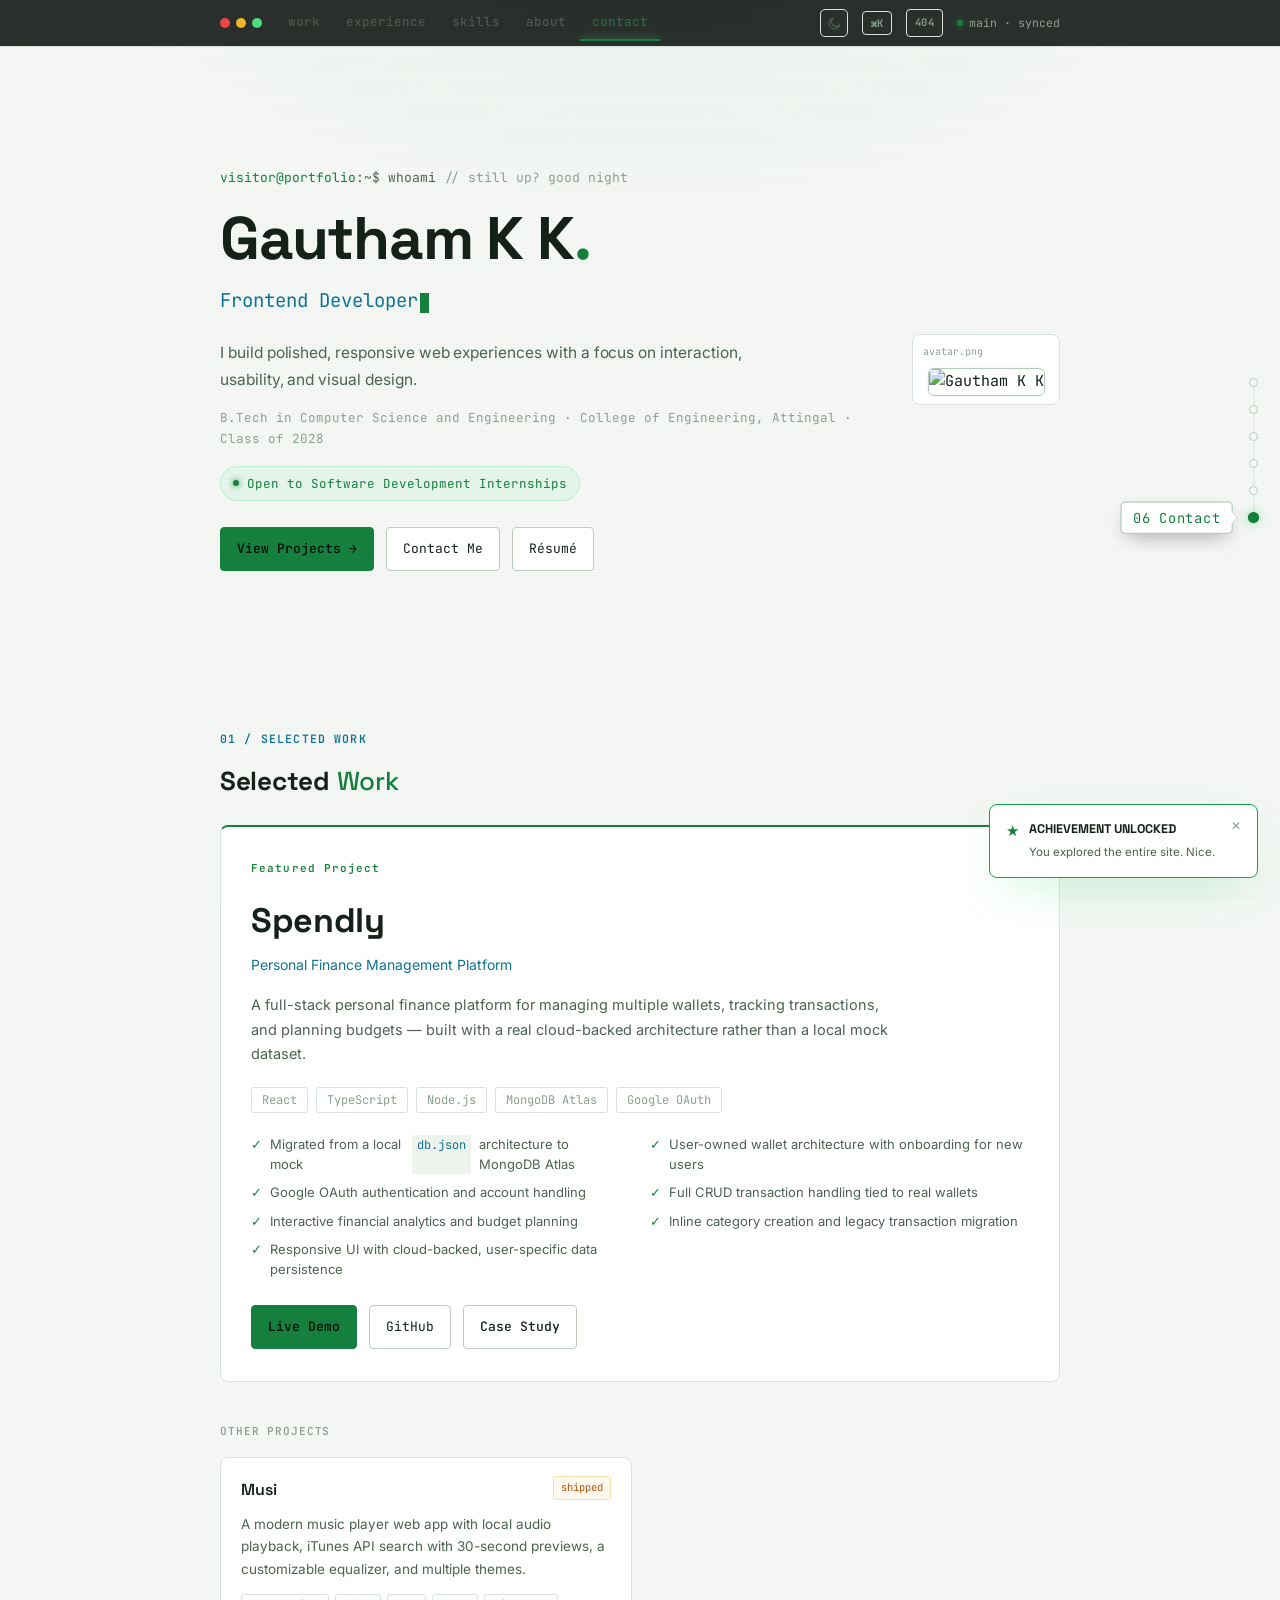
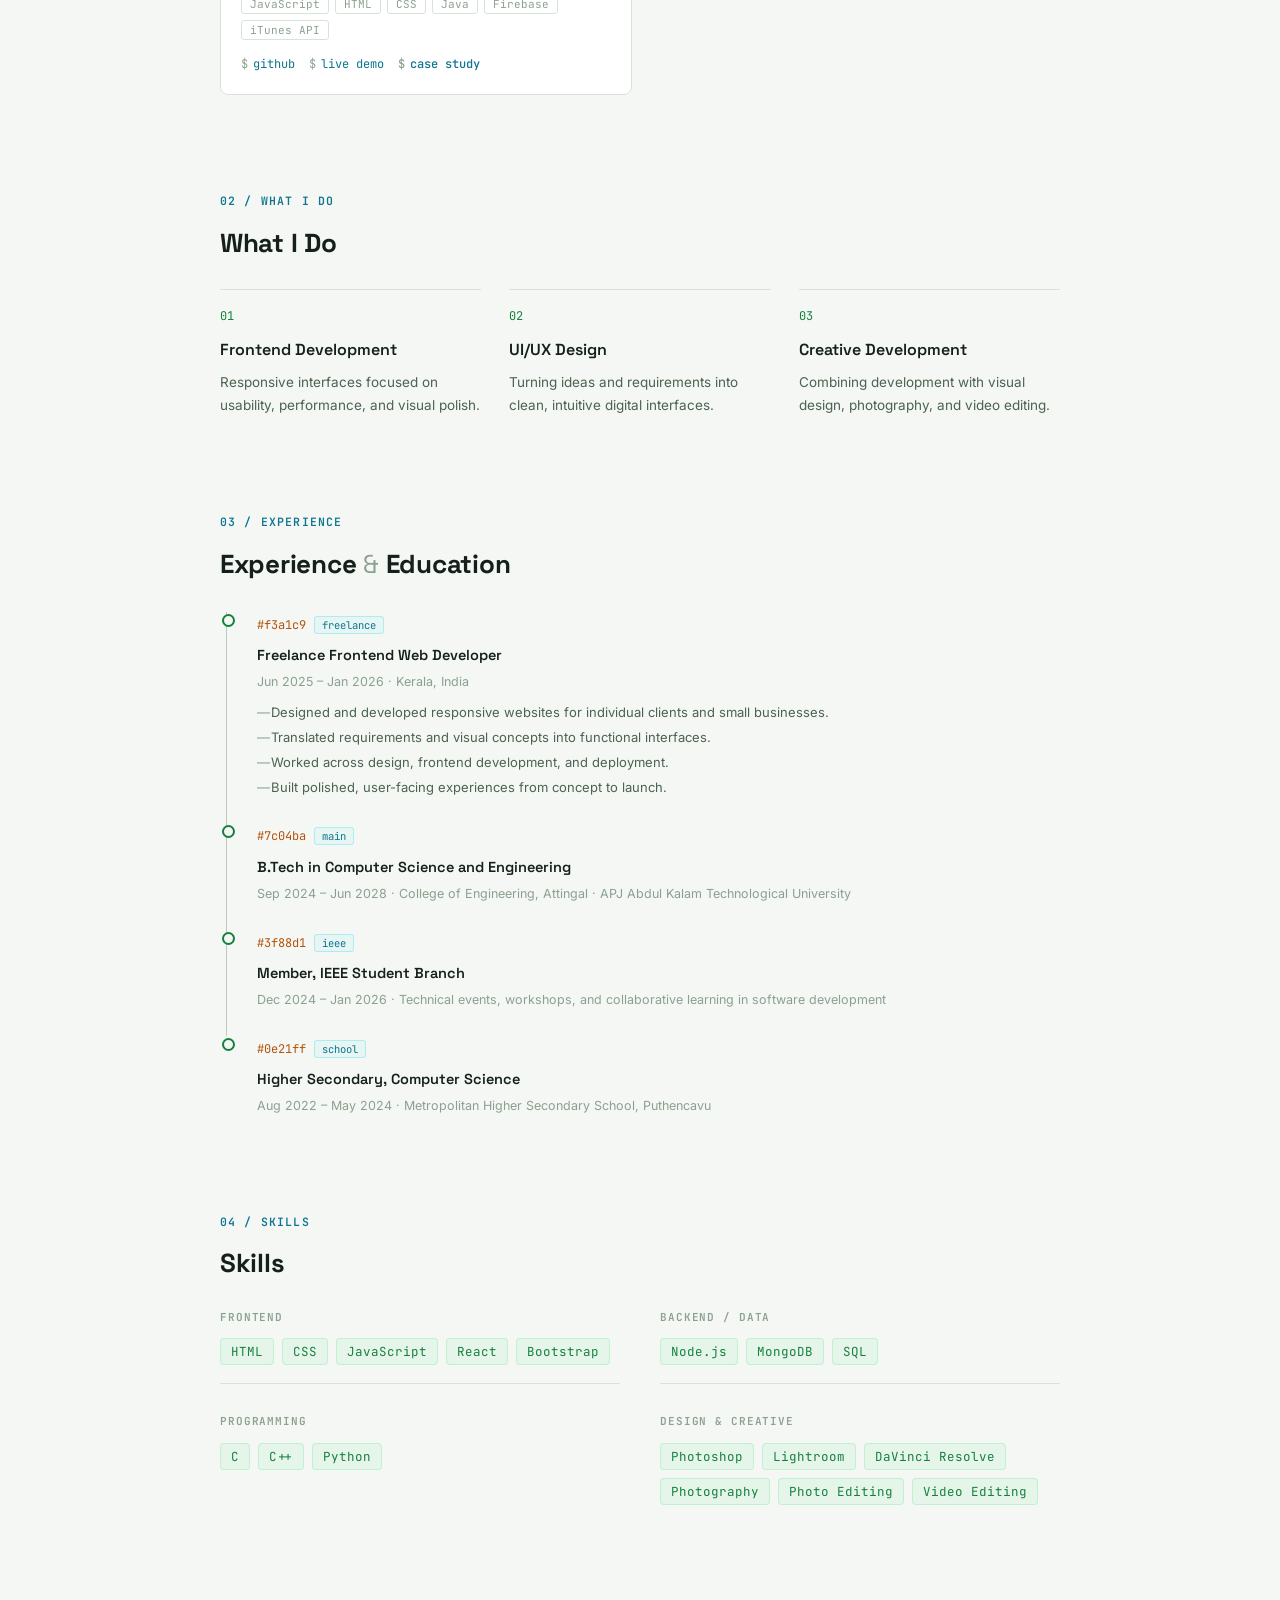
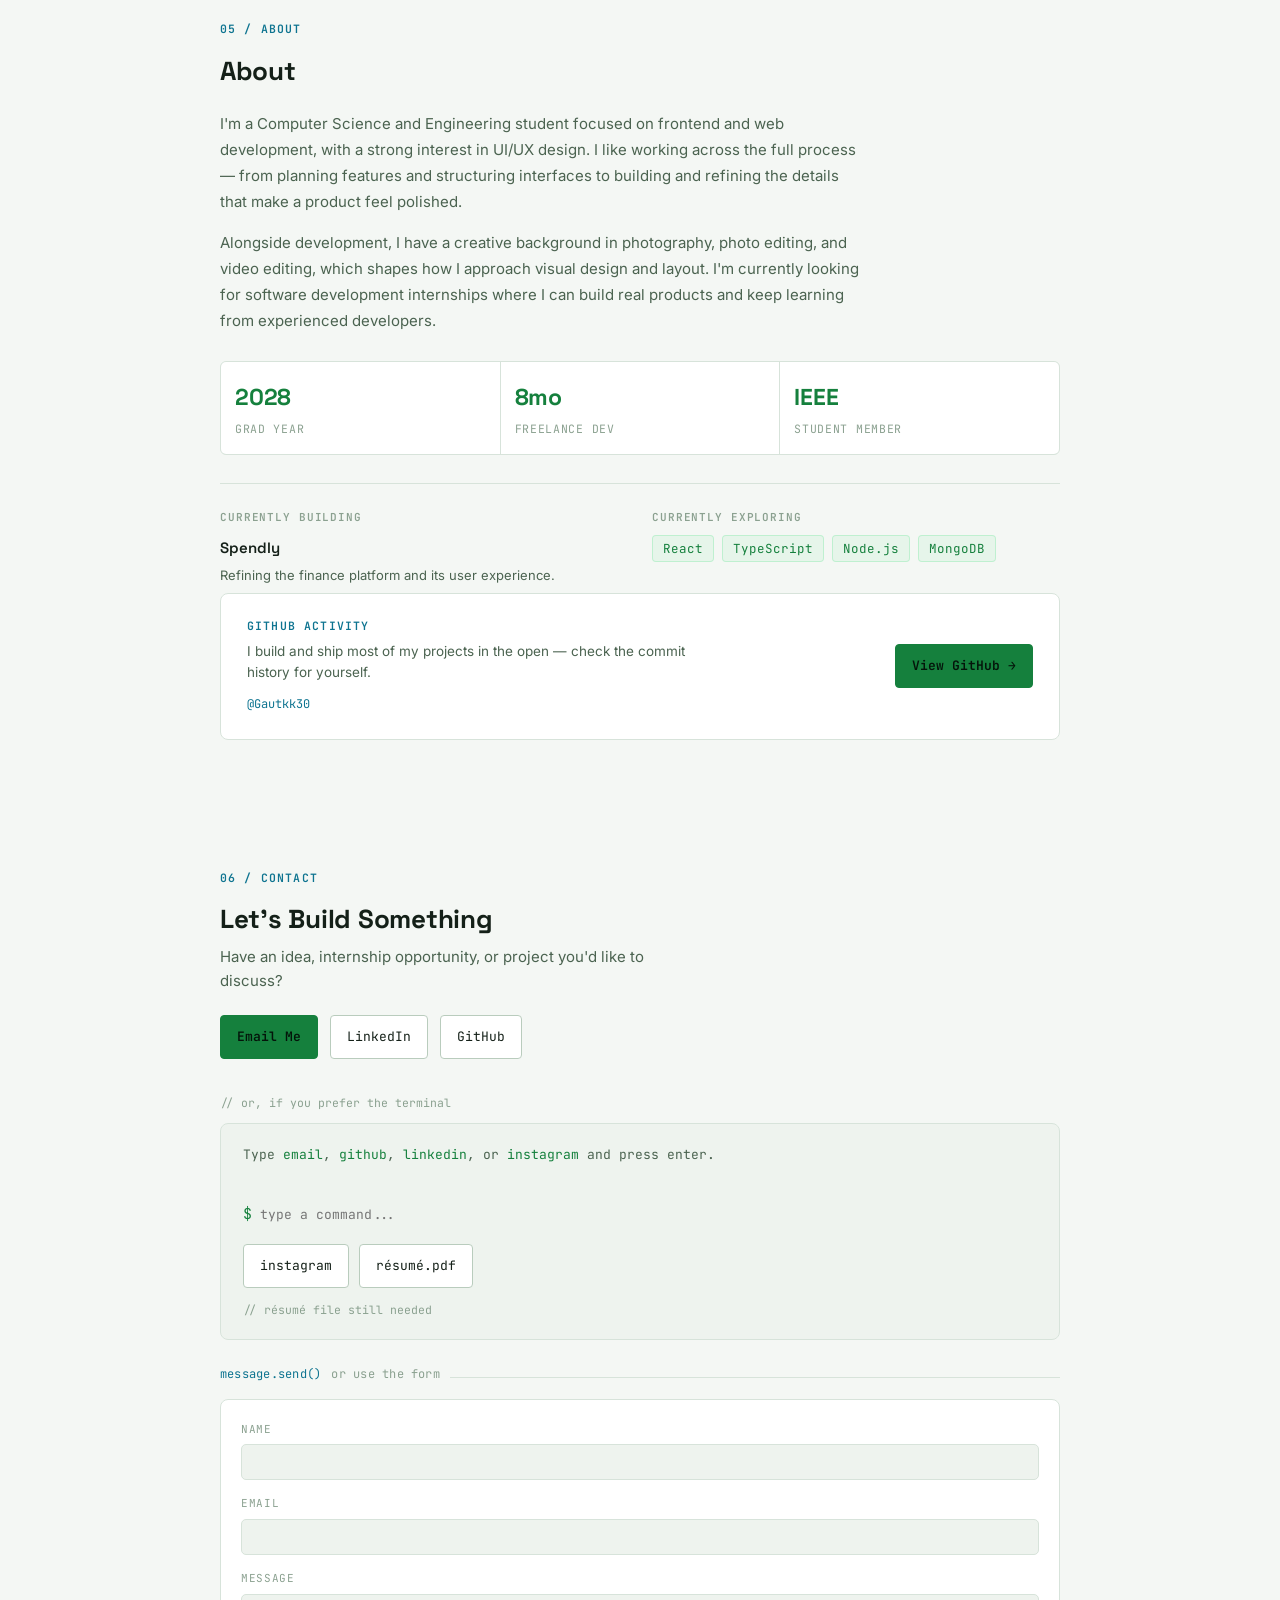
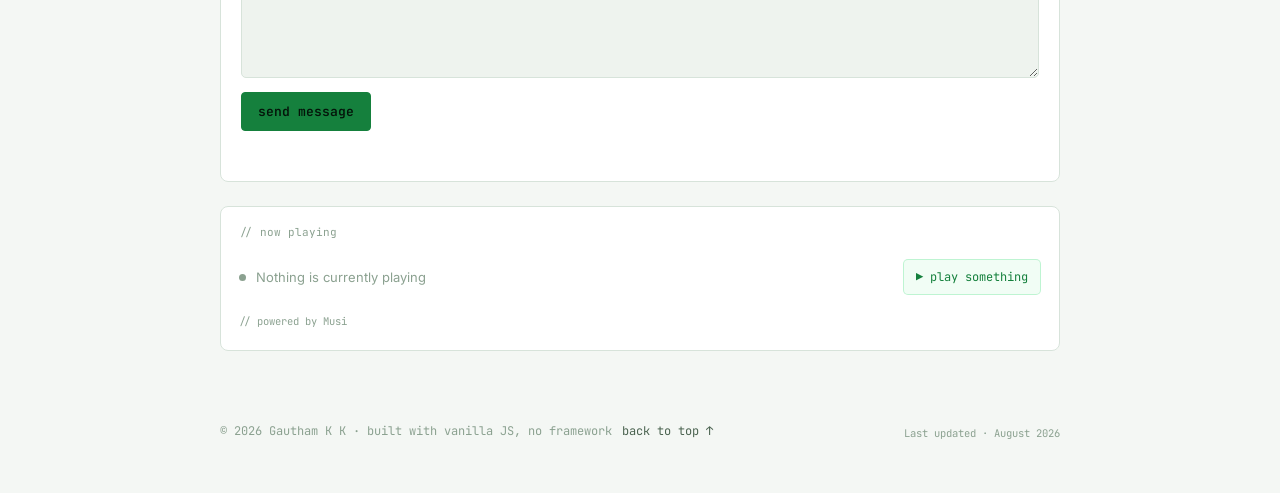
==== index.html @ b067d3de "Initial portfolio release" ====
<!DOCTYPE html>
<html lang="en">
<head>
<meta charset="UTF-8">
<meta name="viewport" content="width=device-width, initial-scale=1.0">
<title>Gautham K K — Frontend Developer & UI/UX Designer</title>
<meta name="description" content="Gautham K K — B.Tech Computer Science and Engineering student, frontend developer and UI/UX designer. Open to software development internships. Explore projects, skills, and experience.">
<meta name="author" content="Gautham K K">
<meta name="keywords" content="Gautham K K, frontend developer, UI UX designer, computer science student, web developer, React, portfolio">
<link rel="canonical" href="https://gauthamkk.dev/">

<meta property="og:type" content="website">
<meta property="og:title" content="Gautham K K — Frontend Developer & UI/UX Designer">
<meta property="og:description" content="B.Tech Computer Science and Engineering student, frontend developer and UI/UX designer. Open to software development internships.">
<meta property="og:image" content="https://avatars.githubusercontent.com/u/134776912?v=4">
<meta property="og:url" content="https://gauthamkk.dev/">

<meta name="twitter:card" content="summary">
<meta name="twitter:title" content="Gautham K K — Frontend Developer & UI/UX Designer">
<meta name="twitter:description" content="B.Tech Computer Science and Engineering student, frontend developer and UI/UX designer. Open to software development internships.">
<meta name="twitter:image" content="https://avatars.githubusercontent.com/u/134776912?v=4">

<meta name="theme-color" content="#0a0f0c" media="(prefers-color-scheme: dark)">
<meta name="theme-color" content="#f4f7f4" media="(prefers-color-scheme: light)">
<link rel="icon" href="data:image/svg+xml,%3Csvg xmlns='http://www.w3.org/2000/svg' viewBox='0 0 100 100'%3E%3Crect width='100' height='100' rx='20' fill='%230a0f0c'/%3E%3Ctext x='50' y='68' font-size='58' font-family='monospace' font-weight='700' fill='%234ade80' text-anchor='middle'%3E%3E_%3C/text%3E%3C/svg%3E">

<link rel="stylesheet" href="css/style.css">
</head>
<body>

<div class="topbar">
  <div class="topbar-inner">
    <div class="dots"><span></span><span></span><span></span></div>
    <div class="tabs" id="tabs">
      <a class="tab" data-target="work" href="#work">work</a>
      <a class="tab" data-target="experience" href="#experience">experience</a>
      <a class="tab" data-target="skills" href="#skills">skills</a>
      <a class="tab" data-target="about" href="#about">about</a>
      <a class="tab" data-target="contact" href="#contact">contact</a>
      <span class="tab-indicator" id="tabIndicator"></span>
    </div>
    <button class="theme-toggle" id="themeToggle" aria-label="Toggle light/dark theme" title="Toggle theme">
      <svg class="icon-sun" viewBox="0 0 24 24" width="15" height="15" fill="none" stroke="currentColor" stroke-width="2"><circle cx="12" cy="12" r="4"/><path d="M12 2v2M12 20v2M4.9 4.9l1.4 1.4M17.7 17.7l1.4 1.4M2 12h2M20 12h2M4.9 19.1l1.4-1.4M17.7 6.3l1.4-1.4"/></svg>
      <svg class="icon-moon" viewBox="0 0 24 24" width="15" height="15" fill="none" stroke="currentColor" stroke-width="2"><path d="M20 14.5A8.5 8.5 0 1 1 9.5 4a7 7 0 0 0 10.5 10.5z"/></svg>
    </button>
    <button class="cmdk-trigger" id="cmdkTrigger" title="Command palette (Ctrl/Cmd+K)">⌘K</button>
    <a class="nav-404" href="404.html" title="psst — hidden game">404</a>
    <div class="status"><span class="pulse"></span> main · synced</div>
  </div>
</div>

<nav class="progress-rail" id="progressRail" aria-label="Section progress">
  <a class="progress-dot" data-target="work" href="#work" aria-label="01 Work section"><span class="progress-dot-label">01 Work</span></a>
  <a class="progress-dot" data-target="what-i-do" href="#what-i-do" aria-label="02 What I Do section"><span class="progress-dot-label">02 What I Do</span></a>
  <a class="progress-dot" data-target="experience" href="#experience" aria-label="03 Experience section"><span class="progress-dot-label">03 Experience</span></a>
  <a class="progress-dot" data-target="skills" href="#skills" aria-label="04 Skills section"><span class="progress-dot-label">04 Skills</span></a>
  <a class="progress-dot" data-target="about" href="#about" aria-label="05 About section"><span class="progress-dot-label">05 About</span></a>
  <a class="progress-dot" data-target="contact" href="#contact" aria-label="06 Contact section"><span class="progress-dot-label">06 Contact</span></a>
</nav>

<!-- ================= HERO ================= -->
<section class="hero" id="top">
  <div class="hero-flex">
    <div class="hero-text">
      <div class="prompt-line hero-anim"><span class="sigil">visitor@portfolio</span>:~$ whoami <span class="prompt-comment" id="greetingText"></span></div>
      <h1 class="hero-anim">Gautham K K<span class="accent">.</span></h1>
      <div class="role-line hero-anim" id="roleLine"><span id="roleText"></span><span class="cursor"></span></div>
      <p class="hero-desc hero-anim">I build polished, responsive web experiences with a focus on interaction, usability, and visual design.</p>
      <p class="hero-meta hero-anim">B.Tech in Computer Science and Engineering · College of Engineering, Attingal · Class of 2028</p>
      <div class="hero-badge hero-anim"><span class="hero-badge-dot"></span> Open to Software Development Internships</div>
      <div class="hero-cta hero-anim">
        <a class="btn primary" href="#work">View Projects <span class="arrow">→</span></a>
        <a class="btn" href="#contact">Contact Me</a>
        <a class="btn" href="#" download>Résumé</a>
      </div>
    </div>
    <div class="avatar-frame">
      <div class="avatar-label">avatar.png</div>
      <img src="https://avatars.githubusercontent.com/u/134776912?v=4" alt="Gautham K K">
    </div>
  </div>
</section>

<!-- ================= WORK ================= -->
<section id="work">
  <div class="section-eyebrow reveal">01 / SELECTED WORK</div>
  <h2 class="section-title reveal">Selected <span class="kw">Work</span></h2>

  <div class="featured-project reveal">
    <div class="featured-eyebrow">Featured Project</div>
    <h3 class="featured-title">Spendly</h3>
    <p class="featured-tagline">Personal Finance Management Platform</p>
    <p class="featured-desc">A full-stack personal finance platform for managing multiple wallets, tracking transactions, and planning budgets — built with a real cloud-backed architecture rather than a local mock dataset.</p>

    <div class="featured-tags">
      <button type="button" class="tag" data-tech="React">React</button><button type="button" class="tag" data-tech="TypeScript">TypeScript</button><button type="button" class="tag" data-tech="Node.js">Node.js</button>
      <button type="button" class="tag" data-tech="MongoDB">MongoDB Atlas</button><button type="button" class="tag" data-tech="Google OAuth">Google OAuth</button>
    </div>

    <ul class="featured-highlights">
      <li>Migrated from a local mock <code>db.json</code> architecture to MongoDB Atlas</li>
      <li>User-owned wallet architecture with onboarding for new users</li>
      <li>Google OAuth authentication and account handling</li>
      <li>Full CRUD transaction handling tied to real wallets</li>
      <li>Interactive financial analytics and budget planning</li>
      <li>Inline category creation and legacy transaction migration</li>
      <li>Responsive UI with cloud-backed, user-specific data persistence</li>
    </ul>

    <div class="featured-actions">
      <a class="btn primary" href="https://spendly-107229934573.asia-southeast1.run.app/" target="_blank" rel="noopener">Live Demo</a>
      <a class="btn" href="https://github.com/Gautkk30/Spendly" target="_blank" rel="noopener">GitHub</a>
      <a class="btn proj-more" href="#" data-project="spendly">Case Study</a>
    </div>
  </div>

  <div class="other-work-label reveal">Other Projects</div>
  <div class="proj-grid other-proj-grid">
    <div class="proj-card reveal">
      <div class="proj-top">
        <span class="proj-name">Musi</span>
        <span class="proj-status">shipped</span>
      </div>
      <p class="proj-desc">A modern music player web app with local audio playback, iTunes API search with 30-second previews, a customizable equalizer, and multiple themes.</p>
      <div class="proj-tags"><button type="button" class="tag" data-tech="JavaScript">JavaScript</button><button type="button" class="tag" data-tech="HTML">HTML</button><button type="button" class="tag" data-tech="CSS">CSS</button><button type="button" class="tag" data-tech="Java">Java</button><button type="button" class="tag" data-tech="Firebase">Firebase</button><button type="button" class="tag" data-tech="iTunes API">iTunes API</button></div>
      <div class="proj-links"><a href="https://github.com/Gautkk30/Musi" target="_blank" rel="noopener">github</a><a href="https://musi-6ak0.onrender.com/" target="_blank" rel="noopener">live demo</a><a href="#" class="proj-more" data-project="musi">case study</a></div>
    </div>
  </div>
</section>

<!-- ================= WHAT I DO ================= -->
<section id="what-i-do">
  <div class="section-eyebrow reveal">02 / WHAT I DO</div>
  <h2 class="section-title reveal">What I Do</h2>

  <div class="wid-grid">
    <div class="wid-item reveal">
      <div class="wid-num">01</div>
      <div class="wid-title">Frontend Development</div>
      <p class="wid-desc">Responsive interfaces focused on usability, performance, and visual polish.</p>
    </div>
    <div class="wid-item reveal">
      <div class="wid-num">02</div>
      <div class="wid-title">UI/UX Design</div>
      <p class="wid-desc">Turning ideas and requirements into clean, intuitive digital interfaces.</p>
    </div>
    <div class="wid-item reveal">
      <div class="wid-num">03</div>
      <div class="wid-title">Creative Development</div>
      <p class="wid-desc">Combining development with visual design, photography, and video editing.</p>
    </div>
  </div>
</section>

<!-- ================= EXPERIENCE ================= -->
<section id="experience">
  <div class="section-eyebrow reveal">03 / EXPERIENCE</div>
  <h2 class="section-title reveal">Experience <span class="pn">&amp;</span> Education</h2>

  <div class="gitlog" style="margin-top:26px;">
    <div class="commit reveal">
      <span class="commit-hash">#f3a1c9</span><span class="commit-branch">freelance</span>
      <div class="commit-msg">Freelance Frontend Web Developer</div>
      <div class="commit-meta">Jun 2025 – Jan 2026 · Kerala, India</div>
      <ul class="commit-bullets">
        <li>Designed and developed responsive websites for individual clients and small businesses.</li>
        <li>Translated requirements and visual concepts into functional interfaces.</li>
        <li>Worked across design, frontend development, and deployment.</li>
        <li>Built polished, user-facing experiences from concept to launch.</li>
      </ul>
    </div>
    <div class="commit reveal">
      <span class="commit-hash">#7c04ba</span><span class="commit-branch">main</span>
      <div class="commit-msg">B.Tech in Computer Science and Engineering</div>
      <div class="commit-meta">Sep 2024 – Jun 2028 · College of Engineering, Attingal · APJ Abdul Kalam Technological University</div>
    </div>
    <div class="commit reveal">
      <span class="commit-hash">#3f88d1</span><span class="commit-branch">ieee</span>
      <div class="commit-msg">Member, IEEE Student Branch</div>
      <div class="commit-meta">Dec 2024 – Jan 2026 · Technical events, workshops, and collaborative learning in software development</div>
    </div>
    <div class="commit reveal">
      <span class="commit-hash">#0e21ff</span><span class="commit-branch">school</span>
      <div class="commit-msg">Higher Secondary, Computer Science</div>
      <div class="commit-meta">Aug 2022 – May 2024 · Metropolitan Higher Secondary School, Puthencavu</div>
    </div>
  </div>
</section>

<!-- ================= SKILLS ================= -->
<section id="skills">
  <div class="section-eyebrow reveal">04 / SKILLS</div>
  <h2 class="section-title reveal">Skills</h2>

  <div class="skills-grid" style="margin-top:22px;">
    <div class="skill-group reveal">
      <div class="skill-group-title">Frontend</div>
      <div class="chips">
        <button type="button" class="chip" data-tech="HTML">HTML</button><button type="button" class="chip" data-tech="CSS">CSS</button><button type="button" class="chip" data-tech="JavaScript">JavaScript</button>
        <button type="button" class="chip" data-tech="React">React</button><button type="button" class="chip" data-tech="Bootstrap">Bootstrap</button>
      </div>
    </div>
    <div class="skill-group reveal">
      <div class="skill-group-title">Backend / Data</div>
      <div class="chips">
        <button type="button" class="chip" data-tech="Node.js">Node.js</button><button type="button" class="chip" data-tech="MongoDB">MongoDB</button><button type="button" class="chip" data-tech="SQL">SQL</button>
      </div>
    </div>
    <div class="skill-group reveal">
      <div class="skill-group-title">Programming</div>
      <div class="chips">
        <button type="button" class="chip" data-tech="C">C</button><button type="button" class="chip" data-tech="C++">C++</button><button type="button" class="chip" data-tech="Python">Python</button>
      </div>
    </div>
    <div class="skill-group reveal">
      <div class="skill-group-title">Design &amp; Creative</div>
      <div class="chips">
        <button type="button" class="chip" data-tech="Photoshop">Photoshop</button><button type="button" class="chip" data-tech="Lightroom">Lightroom</button><button type="button" class="chip" data-tech="DaVinci Resolve">DaVinci Resolve</button>
        <button type="button" class="chip" data-tech="Photography">Photography</button><button type="button" class="chip" data-tech="Photo Editing">Photo Editing</button><button type="button" class="chip" data-tech="Video Editing">Video Editing</button>
      </div>
    </div>
  </div>
</section>

<!-- ================= ABOUT ================= -->
<section id="about">
  <div class="section-eyebrow reveal">05 / ABOUT</div>
  <h2 class="section-title reveal">About</h2>

  <div class="about-prose" style="margin-top:18px;">
    <p class="reveal">I'm a Computer Science and Engineering student focused on frontend and web development, with a strong interest in UI/UX design. I like working across the full process — from planning features and structuring interfaces to building and refining the details that make a product feel polished.</p>
    <p class="reveal">Alongside development, I have a creative background in photography, photo editing, and video editing, which shapes how I approach visual design and layout. I'm currently looking for software development internships where I can build real products and keep learning from experienced developers.</p>
  </div>

  <div class="stats reveal">
    <div class="stat"><div class="num">2028</div><div class="lbl">grad year</div></div>
    <div class="stat"><div class="num">8mo</div><div class="lbl">freelance dev</div></div>
    <div class="stat"><div class="num">IEEE</div><div class="lbl">student member</div></div>
  </div>

  <div class="now-building reveal">
    <div class="nb-block">
      <div class="nb-label">Currently Building</div>
      <div class="nb-title">Spendly</div>
      <p class="nb-desc">Refining the finance platform and its user experience.</p>
    </div>
    <div class="nb-block">
      <div class="nb-label">Currently Exploring</div>
      <div class="chips">
        <button type="button" class="chip" data-tech="React">React</button><button type="button" class="chip" data-tech="TypeScript">TypeScript</button><button type="button" class="chip" data-tech="Node.js">Node.js</button><button type="button" class="chip" data-tech="MongoDB">MongoDB</button>
      </div>
    </div>
  </div>
</section>

<!-- ================= GITHUB ACTIVITY ================= -->
<section id="github-activity" class="github-activity-section">
  <div class="github-card reveal">
    <div class="github-card-info">
      <div class="section-eyebrow" style="margin-bottom:6px;">GITHUB ACTIVITY</div>
      <p class="github-card-desc">I build and ship most of my projects in the open — check the commit history for yourself.</p>
      <span class="github-username">@Gautkk30</span>
    </div>
    <div class="github-activity-grid" id="ghActivityGrid" aria-label="GitHub public activity visualization"></div>
    <a class="btn primary github-card-link" href="https://github.com/Gautkk30" target="_blank" rel="noopener">View GitHub <span class="arrow">→</span></a>
  </div>
</section>

<!-- ================= CONTACT ================= -->
<section id="contact">
  <div class="section-eyebrow reveal">06 / CONTACT</div>
  <h2 class="section-title reveal">Let's Build Something</h2>
  <p class="contact-sub reveal">Have an idea, internship opportunity, or project you'd like to discuss?</p>

  <div class="contact-primary-actions reveal">
    <a class="btn primary" href="mailto:kkgautham28@gmail.com">Email Me</a>
    <a class="btn" href="https://www.linkedin.com/in/gautham-kk" target="_blank" rel="noopener">LinkedIn</a>
    <a class="btn" href="https://github.com/Gautkk30" target="_blank" rel="noopener">GitHub</a>
  </div>

  <div class="contact-secondary-label reveal">// or, if you prefer the terminal</div>

  <div class="terminal reveal">
    <div class="term-out">Type <span class="ok">email</span>, <span class="ok">github</span>, <span class="ok">linkedin</span>, or <span class="ok">instagram</span> and press enter.</div>
    <div class="term-out" id="termOut"></div>
    <div class="term-row">
      <span class="sigil">$</span>
      <input class="term-input" id="termInput" type="text" placeholder="type a command..." autocomplete="off" spellcheck="false" aria-label="Contact terminal command input">
    </div>
    <div class="contact-links">
      <a class="btn" href="https://www.instagram.com/kk.gautham" target="_blank" rel="noopener">instagram</a>
      <a class="btn" href="#" download>résumé.pdf</a>
    </div>
    <div class="term-hint">// résumé file still needed</div>
  </div>

  <div class="contact-form-wrap reveal">
    <div class="filehead" style="margin-bottom:14px;"><span class="fname">message.send()</span><span>or use the form</span></div>
    <form id="contactForm" class="contact-form" action="https://formspree.io/f/YOUR_FORM_ID" method="POST">
      <input type="text" name="_gotcha" style="display:none" tabindex="-1" autocomplete="off">
      <div class="cf-row">
        <label for="cfName">name</label>
        <input id="cfName" name="name" type="text" required autocomplete="name">
      </div>
      <div class="cf-row">
        <label for="cfEmail">email</label>
        <input id="cfEmail" name="email" type="email" required autocomplete="email">
      </div>
      <div class="cf-row">
        <label for="cfMessage">message</label>
        <textarea id="cfMessage" name="message" rows="4" required></textarea>
      </div>
      <button type="submit" class="btn primary" id="cfSubmit">send message</button>
      <div class="cf-status" id="cfStatus" aria-live="polite"></div>
    </form>
  </div>

  <div class="now-playing reveal">
    <div class="now-playing-label">// now playing</div>
    <div class="player" id="musicPlayer">
      <div class="player-idle" id="playerIdle">
        <span class="player-idle-dot"></span>
        <span class="player-idle-text">Nothing is currently playing</span>
        <button class="player-idle-btn" id="playerIdleStart" aria-label="Start playing the demo playlist">▶ play something</button>
      </div>

      <div class="player-active" id="playerActive">
        <div class="player-art" id="playerArt">
          <div class="eq-bars"><span></span><span></span><span></span><span></span></div>
        </div>
        <div class="player-body">
          <div class="player-track-row">
            <div class="player-track-info">
              <div class="player-track" id="playerTrack" aria-live="polite">Track title</div>
              <div class="player-artist" id="playerArtist">Artist</div>
            </div>
            <span class="player-source">Portfolio Player</span>
          </div>
          <div class="player-seek-row">
            <span class="player-time" id="playerCurrent">0:00</span>
            <input type="range" id="playerSeek" class="player-seek" min="0" max="100" value="0" step="0.1" aria-label="Seek">
            <span class="player-time" id="playerDuration">0:00</span>
          </div>
          <div class="player-controls">
            <button class="player-btn" id="playerPrev" aria-label="Previous track">
              <svg viewBox="0 0 24 24" width="15" height="15" fill="currentColor"><path d="M6 6h2v12H6zM20 6v12l-9-6z"/></svg>
            </button>
            <button class="player-btn player-btn-play" id="playerPlay" aria-label="Pause">
              <svg class="icon-play" viewBox="0 0 24 24" width="16" height="16" fill="currentColor"><path d="M8 5v14l11-7z"/></svg>
              <svg class="icon-pause" viewBox="0 0 24 24" width="16" height="16" fill="currentColor"><path d="M7 5h4v14H7zM13 5h4v14h-4z"/></svg>
            </button>
            <button class="player-btn" id="playerNext" aria-label="Next track">
              <svg viewBox="0 0 24 24" width="15" height="15" fill="currentColor"><path d="M16 6h2v12h-2zM4 6v12l9-6z"/></svg>
            </button>
            <div class="player-volume">
              <svg class="player-vol-icon" viewBox="0 0 24 24" width="14" height="14" fill="currentColor"><path d="M4 9v6h4l5 5V4L8 9H4z"/></svg>
              <input type="range" id="playerVolume" class="player-seek" min="0" max="100" value="70" aria-label="Volume">
            </div>
          </div>
        </div>
      </div>

      <audio id="playerAudio" preload="metadata"></audio>
    </div>
    <a class="now-playing-credit" href="https://github.com/Gautkk30/Musi" target="_blank" rel="noopener">// powered by Musi</a>
  </div>
</section>

<footer>
  <div class="footer-row">
    <span>© 2026 Gautham K K · built with vanilla JS, no framework</span>
    <a class="totop" href="#top">back to top ↑</a>
  </div>
  <div class="footer-meta" id="footerMeta"></div>
</footer>

<!-- ================= TECH POPOVER ================= -->
<div class="tech-popover" id="techPopover" role="tooltip">
  <div class="tech-popover-title" id="tpTitle"></div>
  <div class="tech-popover-row" id="tpUsedRow">
    <span class="tech-popover-label">Used in</span>
    <span id="tpUsed"></span>
  </div>
  <div class="tech-popover-row">
    <span class="tech-popover-label">Purpose</span>
    <span id="tpPurpose"></span>
  </div>
</div>

<!-- ================= CASE STUDY MODAL ================= -->
<div class="modal-overlay" id="modalOverlay" aria-hidden="true">
  <div class="modal" role="dialog" aria-modal="true" aria-labelledby="modalTitle">
    <div class="modal-bar">
      <div class="dots"><span></span><span></span><span></span></div>
      <span class="modal-filename" id="modalFilename">case-study.md</span>
      <button class="modal-close" id="modalClose" aria-label="Close case study">✕</button>
    </div>
    <div class="modal-body" id="modalBody"></div>
  </div>
</div>

<!-- ================= COMMAND PALETTE ================= -->
<div class="cmdk-overlay" id="cmdkOverlay" aria-hidden="true">
  <div class="cmdk-panel" role="dialog" aria-modal="true" aria-label="Command palette">
    <div class="cmdk-input-row">
      <span class="cmdk-icon">&gt;_</span>
      <input type="text" id="cmdkInput" class="cmdk-input" placeholder="Type a command or search..." autocomplete="off" spellcheck="false" aria-label="Command palette search">
      <span class="cmdk-esc">ESC</span>
    </div>
    <div class="cmdk-list" id="cmdkList"></div>
    <div class="cmdk-shortcuts">
      <span><kbd>G</kbd> work</span><span><kbd>A</kbd> about</span><span><kbd>E</kbd> experience</span>
      <span><kbd>S</kbd> skills</span><span><kbd>C</kbd> contact</span><span><kbd>T</kbd> theme</span><span><kbd>/</kbd> palette</span>
    </div>
  </div>
</div>

<script src="js/main.js" defer></script>

</body>
</html>
---- css/style.css ----
@import url('https://fonts.googleapis.com/css2?family=JetBrains+Mono:ital,wght@0,100..800;1,100..800&family=Space+Grotesk:wght@500;600;700&family=Inter:wght@400;500;600&display=swap');

  :root{
    --bg-void:   #0a0f0c;
    --bg-panel:  #0f1712;
    --bg-panel-2:#0c130f;
    --border:    #1e2b22;
    --border-hi: #2c4636;
    --text:      #d3f5df;
    --text-dim:  #5f7d6c;
    --text-faint:#3c5347;
    --green:     #4ade80;
    --green-dim: #2f9e5c;
    --cyan:      #22d3ee;
    --amber:     #f0b429;
    --red:       #ef4444;
    --ambient-glow: rgba(74,222,128,0.07);
    --scanline: rgba(255,255,255,0.012);
    --selection-bg: var(--green-dim);
    --selection-fg: #04140a;

    --mono: 'JetBrains Mono', ui-monospace, 'SF Mono', Menlo, Consolas, monospace;
    --font-display: 'Space Grotesk', var(--mono);
    --font-body: 'Inter', var(--mono);
    --maxw: 880px;
    --ease-premium: cubic-bezier(0.16, 1, 0.3, 1);

    color-scheme: dark;
    transition: background-color .4s var(--ease-premium), color .4s var(--ease-premium);
  }

  :root[data-theme="light"]{
    --bg-void:   #f4f7f4;
    --bg-panel:  #ffffff;
    --bg-panel-2:#eef3ee;
    --border:    #d7e3da;
    --border-hi: #b9ccbd;
    --text:      #142018;
    --text-dim:  #4b6350;
    --text-faint:#8ba190;
    --green:     #15803d;
    --green-dim: #16a34a;
    --cyan:      #0e7490;
    --amber:     #b45309;
    --red:       #dc2626;
    --ambient-glow: rgba(21,128,61,0.06);
    --scanline: rgba(0,0,0,0.014);
    --selection-bg: #bbf7d0;
    --selection-fg: #052e12;
    color-scheme: light;
  }

  *{ box-sizing:border-box; margin:0; padding:0; }

  html{ scroll-behavior:smooth; }

  @media (prefers-reduced-motion: reduce){
    html{ scroll-behavior:auto; }
    *{ animation-duration:0.001ms !important; animation-iteration-count:1 !important; transition-duration:0.001ms !important; }
  }

  body{
    background:var(--bg-void);
    color:var(--text);
    font-family:var(--mono);
    font-size:15px;
    line-height:1.7;
    -webkit-font-smoothing:antialiased;
    font-feature-settings:"calt" 1, "liga" 1;
    background-image:
      radial-gradient(ellipse 900px 500px at 50% -10%, var(--ambient-glow), transparent 60%),
      repeating-linear-gradient(0deg, var(--scanline) 0px, var(--scanline) 1px, transparent 1px, transparent 3px);
    background-attachment:fixed;
    transition:background-color .4s var(--ease-premium), color .4s var(--ease-premium);
    animation:ambientDrift 22s ease-in-out infinite alternate;
  }
  @keyframes ambientDrift{
    0%{ background-position: 48% -10%, 0 0; }
    100%{ background-position: 54% -4%, 0 0; }
  }

  a{ color:inherit; text-decoration:none; }

  ::selection{ background:var(--selection-bg); color:var(--selection-fg); }

  :focus-visible{
    outline:2px solid var(--cyan);
    outline-offset:2px;
  }

  /* ---------- top bar / tabs ---------- */
  .topbar{
    position:sticky; top:0; z-index:100;
    background:rgba(10,15,12,0.86);
    backdrop-filter:blur(10px);
    border-bottom:1px solid var(--border);
  }
  .topbar-inner{
    max-width:var(--maxw);
    margin:0 auto;
    display:flex;
    align-items:center;
    gap:14px;
    padding:0 20px;
    height:46px;
  }
  .dots{ display:flex; gap:6px; flex:0 0 auto; }
  .dots span{ width:10px; height:10px; border-radius:50%; display:block; }
  .dots span:nth-child(1){ background:#ef4444; }
  .dots span:nth-child(2){ background:#f0b429; }
  .dots span:nth-child(3){ background:#4ade80; }

  .tabs{
    display:flex;
    gap:2px;
    overflow-x:auto;
    scrollbar-width:none;
    flex:1 1 auto;
    min-width:0;
    position:relative;
  }
  .tabs::-webkit-scrollbar{ display:none; }
  .tab{
    font-size:12.5px;
    color:var(--text-dim);
    white-space:nowrap;
    padding:6px 12px;
    border-bottom:2px solid transparent;
    transition:color .25s var(--ease-premium);
  }
  .tab:hover{ color:var(--text); }
  .tab.active{ color:var(--green); }

  .tab-indicator{
    position:absolute;
    bottom:0; left:0;
    height:2px;
    width:0;
    background:var(--green);
    box-shadow:0 0 8px rgba(74,222,128,0.6);
    transition:transform .45s var(--ease-premium), width .45s var(--ease-premium), opacity .3s ease;
    opacity:0;
  }

  .status{
    flex:0 0 auto;
    font-size:11.5px;
    color:var(--text-faint);
    display:flex;
    align-items:center;
    gap:6px;
  }
  .status .pulse{
    width:6px; height:6px; border-radius:50%;
    background:var(--green);
    box-shadow:0 0 6px var(--green);
    animation:pulse 2s ease-in-out infinite;
  }
  @keyframes pulse{ 0%,100%{ opacity:1; } 50%{ opacity:.35; } }

  @media (max-width: 640px){
    .status{ display:none; }
  }

  @media (max-width: 480px){
    .topbar-inner{ gap:8px; padding:0 12px; }
    .theme-toggle{ width:26px; height:26px; }
    .cmdk-trigger, .nav-404{ padding:4px 6px; font-size:10px; }
  }

  .theme-toggle{
    flex:0 0 auto;
    width:28px; height:28px;
    display:flex; align-items:center; justify-content:center;
    background:transparent;
    border:1px solid var(--border);
    border-radius:5px;
    color:var(--text-dim);
    cursor:pointer;
    transition:color .25s var(--ease-premium), border-color .25s var(--ease-premium), transform .25s var(--ease-premium);
  }
  .theme-toggle:hover{ color:var(--green); border-color:var(--border-hi); transform:translateY(-1px); }
  .theme-toggle .icon-moon{ display:none; }
  :root[data-theme="light"] .theme-toggle .icon-sun{ display:none; }
  :root[data-theme="light"] .theme-toggle .icon-moon{ display:block; }

  .nav-404{
    flex:0 0 auto;
    font-size:10.5px;
    font-weight:600;
    letter-spacing:.03em;
    color:var(--text-faint);
    border:1px solid var(--border);
    padding:4px 8px;
    border-radius:4px;
    white-space:nowrap;
    transition:color .25s var(--ease-premium), border-color .25s var(--ease-premium), background .25s var(--ease-premium);
  }
  .nav-404:hover{ color:var(--red); border-color:var(--red); background:rgba(239,68,68,0.08); }

  /* ---------- shared section shell ---------- */
  section{
    max-width:var(--maxw);
    margin:0 auto;
    padding:88px 20px 8px;
  }

  .section-eyebrow{
    font-family:var(--mono);
    font-size:11.5px;
    font-weight:600;
    letter-spacing:.1em;
    color:var(--cyan);
    margin-bottom:10px;
  }

  .filehead{
    display:flex;
    align-items:baseline;
    gap:10px;
    color:var(--text-faint);
    font-size:12px;
    margin-bottom:22px;
    letter-spacing:.02em;
  }
  .filehead .fname{ color:var(--cyan); }
  .filehead::after{
    content:"";
    flex:1 1 auto;
    height:1px;
    background:var(--border);
  }

  .reveal{
    opacity:0;
    transform:translateY(20px);
    transition:opacity .7s var(--ease-premium), transform .7s var(--ease-premium);
  }
  .reveal.in{ opacity:1; transform:translateY(0); }

  .about-prose p.reveal:nth-child(1){ transition-delay:.03s; }
  .about-prose p.reveal:nth-child(2){ transition-delay:.12s; }

  .proj-grid .proj-card.reveal:nth-child(1){ transition-delay:.05s; }
  .proj-grid .proj-card.reveal:nth-child(2){ transition-delay:.15s; }
  .proj-grid .proj-card.reveal:nth-child(3){ transition-delay:.25s; }
  .proj-grid .proj-card.reveal:nth-child(4){ transition-delay:.35s; }

  .gitlog .commit.reveal:nth-child(1){ transition-delay:.04s; }
  .gitlog .commit.reveal:nth-child(2){ transition-delay:.12s; }
  .gitlog .commit.reveal:nth-child(3){ transition-delay:.2s; }
  .gitlog .commit.reveal:nth-child(4){ transition-delay:.28s; }

  .wid-grid .wid-item.reveal:nth-child(1){ transition-delay:.04s; }
  .wid-grid .wid-item.reveal:nth-child(2){ transition-delay:.12s; }
  .wid-grid .wid-item.reveal:nth-child(3){ transition-delay:.2s; }

  .skills-grid .skill-group.reveal:nth-child(1){ transition-delay:.03s; }
  .skills-grid .skill-group.reveal:nth-child(2){ transition-delay:.09s; }
  .skills-grid .skill-group.reveal:nth-child(3){ transition-delay:.15s; }
  .skills-grid .skill-group.reveal:nth-child(4){ transition-delay:.21s; }

  .stats.reveal:nth-child(1){ transition-delay:.1s; }

  h2.section-title{
    font-family:var(--font-display);
    font-size:26px;
    font-weight:700;
    letter-spacing:-0.01em;
    color:var(--text);
    margin-bottom:4px;
  }
  h2.section-title .kw{ color:var(--green); font-weight:500; }
  h2.section-title .pn{ color:var(--text-faint); font-weight:400; }

  /* ---------- hero ---------- */
  .hero{
    padding-top:120px;
    padding-bottom:70px;
  }
  .hero-flex{
    display:flex;
    align-items:center;
    justify-content:space-between;
    gap:40px;
  }
  .hero-text{ flex:1 1 auto; min-width:0; }

  @keyframes heroUp{
    from{ opacity:0; transform:translateY(16px); }
    to{ opacity:1; transform:translateY(0); }
  }
  @keyframes heroIn{
    from{ opacity:0; transform:translateY(10px) scale(0.98); }
    to{ opacity:1; transform:translateY(0) scale(1); }
  }
  .hero-anim{
    opacity:0;
    animation:heroUp .85s var(--ease-premium) forwards;
  }
  .prompt-line.hero-anim{ animation-delay:.05s; }
  .hero h1.hero-anim{ animation-delay:.18s; }
  .role-line.hero-anim{ animation-delay:.4s; }
  .hero-desc.hero-anim{ animation-delay:.52s; }
  .hero-meta.hero-anim{ animation-delay:.6s; }
  .hero-badge.hero-anim{ animation-delay:.68s; }
  .hero-cta.hero-anim{ animation-delay:.8s; }
  .avatar-frame{
    animation:heroIn 1s var(--ease-premium) .3s forwards, floaty 6s ease-in-out 1.3s infinite;
  }

  @keyframes floaty{
    0%,100%{ transform:translateY(0); }
    50%{ transform:translateY(-6px); }
  }

  .avatar-frame{
    flex:0 0 auto;
    width:148px;
    opacity:0;
    background:var(--bg-panel);
    border:1px solid var(--border);
    border-radius:8px;
    padding:8px;
    text-align:center;
  }
  .avatar-frame .avatar-label{
    font-size:10px;
    color:var(--text-faint);
    margin-bottom:8px;
    text-align:left;
    padding-left:2px;
  }
  .avatar-frame img{
    width:100%;
    aspect-ratio:1/1;
    object-fit:cover;
    border-radius:6px;
    border:1px solid var(--border-hi);
    box-shadow:0 0 0 1px rgba(74,222,128,0.08), 0 12px 30px -14px rgba(74,222,128,0.3);
    transition:box-shadow .4s var(--ease-premium);
  }
  .avatar-frame:hover img{
    box-shadow:0 0 0 1px rgba(74,222,128,0.18), 0 16px 40px -14px rgba(74,222,128,0.45);
  }
  @media (max-width:640px){
    .hero-flex{ flex-direction:column-reverse; align-items:flex-start; gap:24px; }
    .avatar-frame{ width:104px; }
  }
  .prompt-line{
    color:var(--text-dim);
    font-size:13px;
    margin-bottom:18px;
  }
  .prompt-line .sigil{ color:var(--green); }
  .hero h1{
    font-family:var(--font-display);
    font-size:clamp(36px, 6.4vw, 60px);
    font-weight:700;
    letter-spacing:-0.02em;
    line-height:1.06;
    margin-bottom:14px;
  }
  .hero h1 .accent{ color:var(--green); }
  .role-line{
    font-size:clamp(15px, 2.4vw, 19px);
    color:var(--cyan);
    min-height:1.6em;
    margin-bottom:22px;
  }
  .cursor{
    display:inline-block;
    width:9px; height:1.05em;
    background:var(--green);
    vertical-align:text-bottom;
    margin-left:2px;
    animation:blink 1s step-end infinite;
  }
  @keyframes blink{ 50%{ opacity:0; } }

  .hero-desc{
    font-family:var(--font-body);
    color:var(--text-dim);
    font-size:15.5px;
    line-height:1.75;
    letter-spacing:-0.003em;
    max-width:560px;
    margin-bottom:14px;
  }
  .hero-desc b{ color:var(--text); font-weight:600; }

  .hero-meta{
    font-family:var(--mono);
    font-size:12.5px;
    color:var(--text-faint);
    margin-bottom:16px;
  }

  .hero-badge{
    display:inline-flex;
    align-items:center;
    gap:8px;
    font-family:var(--mono);
    font-size:12.5px;
    color:var(--green);
    background:rgba(74,222,128,0.08);
    border:1px solid rgba(74,222,128,0.25);
    padding:6px 12px;
    border-radius:999px;
    margin-bottom:26px;
  }
  .hero-badge-dot{
    width:6px; height:6px; border-radius:50%;
    background:var(--green);
    box-shadow:0 0 6px var(--green);
    animation:pulse 2s ease-in-out infinite;
  }

  .hero-cta{ display:flex; gap:12px; flex-wrap:wrap; }
  .btn{
    font-family:var(--mono);
    font-size:13px;
    padding:10px 16px;
    border-radius:4px;
    border:1px solid var(--border-hi);
    background:var(--bg-panel);
    color:var(--text);
    cursor:pointer;
    transition:border-color .3s var(--ease-premium), background .3s var(--ease-premium), transform .3s var(--ease-premium), box-shadow .3s var(--ease-premium);
    display:inline-flex; align-items:center; gap:8px;
  }
  .btn:hover{ border-color:var(--green); transform:translateY(-2px); box-shadow:0 10px 24px -12px rgba(74,222,128,0.35); }
  .btn:active{ transform:translateY(0); }
  .btn.primary{ background:var(--green); color:#04140a; border-color:var(--green); font-weight:600; }
  .btn.primary:hover{ background:#5eeb92; }
  .btn .arrow{ transition:transform .3s var(--ease-premium); }
  .btn:hover .arrow{ transform:translateX(4px); }

  /* ---------- about ---------- */
  .about-prose{ max-width:640px; }
  .about-prose p{
    font-family:var(--font-body);
    color:var(--text-dim);
    font-size:15px;
    line-height:1.75;
    margin-bottom:14px;
  }
  .about-prose p:last-child{ margin-bottom:0; }

  .stats{
    display:grid;
    grid-template-columns:repeat(3, 1fr);
    gap:1px;
    background:var(--border);
    border:1px solid var(--border);
    border-radius:6px;
    overflow:hidden;
    margin-top:26px;
  }
  .stat{
    background:var(--bg-panel);
    padding:16px 14px;
    transition:background .3s var(--ease-premium);
  }
  .stat:hover{ background:var(--bg-panel-2); }
  .stat .num{ font-family:var(--font-display); color:var(--green); font-size:23px; font-weight:700; letter-spacing:-0.01em; }
  .stat .lbl{ color:var(--text-faint); font-size:11.5px; margin-top:2px; text-transform:uppercase; letter-spacing:.06em; }

  @media (max-width:560px){
    .stats{ grid-template-columns:1fr 1fr; }
  }

  .now-building{
    display:grid;
    grid-template-columns:1fr 1fr;
    gap:24px;
    margin-top:28px;
    padding-top:24px;
    border-top:1px solid var(--border);
  }
  @media (max-width:560px){
    .now-building{ grid-template-columns:1fr; gap:20px; }
  }
  .nb-label{
    font-family:var(--mono);
    font-size:11px;
    font-weight:600;
    text-transform:uppercase;
    letter-spacing:.08em;
    color:var(--text-faint);
    margin-bottom:8px;
  }
  .nb-title{
    font-family:var(--font-display);
    font-size:15px;
    font-weight:600;
    color:var(--text);
    margin-bottom:4px;
  }
  .nb-desc{
    font-family:var(--font-body);
    font-size:13px;
    color:var(--text-dim);
    line-height:1.55;
  }

  /* ---------- skills ---------- */
  .skills-grid{
    display:grid;
    grid-template-columns:1fr 1fr;
    gap:28px 40px;
  }
  @media (max-width:640px){
    .skills-grid{ grid-template-columns:1fr; gap:22px; }
  }
  .skill-group{ padding-bottom:18px; border-bottom:1px solid var(--border); }
  .skill-group:nth-last-child(-n+2){ border-bottom:none; }
  @media (max-width:640px){
    .skill-group{ border-bottom:1px solid var(--border); }
    .skill-group:last-child{ border-bottom:none; }
  }
  .skill-group-title{
    font-family:var(--mono);
    font-size:11px;
    font-weight:600;
    text-transform:uppercase;
    letter-spacing:.08em;
    color:var(--text-faint);
    margin-bottom:12px;
  }
  .chips{ display:flex; flex-wrap:wrap; gap:8px; }
  .chip{
    font-size:12.5px;
    color:var(--green);
    background:rgba(74,222,128,0.08);
    border:1px solid rgba(74,222,128,0.25);
    padding:4px 10px;
    border-radius:4px;
    transition:background .3s var(--ease-premium), transform .3s var(--ease-premium), border-color .3s var(--ease-premium);
  }
  .chip:hover{ background:rgba(74,222,128,0.18); border-color:rgba(74,222,128,0.5); transform:translateY(-2px); }

  /* ---------- projects ---------- */
  .proj-grid{
    display:grid;
    grid-template-columns:1fr 1fr;
    gap:16px;
    margin-top:8px;
  }
  @media (max-width:680px){ .proj-grid{ grid-template-columns:1fr; } }

  .proj-card{
    background:var(--bg-panel);
    border:1px solid var(--border);
    border-radius:8px;
    padding:18px 20px 20px;
    transition:border-color .4s var(--ease-premium), transform .4s var(--ease-premium), box-shadow .4s var(--ease-premium);
    display:flex;
    flex-direction:column;
    min-height:100%;
  }
  .proj-card:hover{
    border-color:var(--border-hi);
    transform:translateY(-5px);
    box-shadow:0 18px 40px -18px rgba(74,222,128,0.3);
  }
  .proj-top{ display:flex; justify-content:space-between; align-items:flex-start; gap:10px; margin-bottom:10px; }
  .proj-name{ font-family:var(--font-display); color:var(--text); font-weight:600; font-size:16px; letter-spacing:-0.005em; }
  .proj-status{ font-size:10.5px; color:var(--amber); border:1px solid rgba(240,180,41,0.35); background:rgba(240,180,41,0.08); padding:2px 7px; border-radius:3px; white-space:nowrap; }
  .proj-desc{ font-family:var(--font-body); color:var(--text-dim); font-size:13.5px; line-height:1.65; flex:1 1 auto; margin-bottom:14px; }
  .proj-tags{ display:flex; flex-wrap:wrap; gap:6px; margin-bottom:14px; }
  .tag{ font-size:11px; color:var(--text-faint); background:transparent; border:1px solid var(--border); padding:2px 8px; border-radius:3px; transition:border-color .25s var(--ease-premium), color .25s var(--ease-premium); }
  .proj-card:hover .tag{ border-color:var(--border-hi); color:var(--text-dim); }
  .proj-links{ display:flex; gap:14px; font-size:12px; }
  .proj-links a{ color:var(--cyan); display:inline-flex; align-items:center; gap:5px; transition:color .2s ease, gap .2s ease; }
  .proj-links a:hover{ color:var(--green); }
  .proj-links a::before{ content:"$"; color:var(--text-faint); }

  /* ---------- featured project ---------- */
  .featured-project{
    background:var(--bg-panel);
    border:1px solid var(--border);
    border-top:2px solid var(--green);
    border-radius:8px;
    padding:32px 30px;
    margin:22px 0 40px;
  }
  .featured-eyebrow{
    font-family:var(--mono);
    font-size:11px;
    font-weight:600;
    letter-spacing:.1em;
    color:var(--green);
    margin-bottom:14px;
  }
  .featured-title{
    font-family:var(--font-display);
    font-size:clamp(26px, 4vw, 34px);
    font-weight:700;
    letter-spacing:-0.01em;
    color:var(--text);
    margin-bottom:4px;
  }
  .featured-tagline{
    font-family:var(--font-body);
    font-size:14px;
    color:var(--cyan);
    margin-bottom:16px;
  }
  .featured-desc{
    font-family:var(--font-body);
    color:var(--text-dim);
    font-size:14.5px;
    line-height:1.7;
    max-width:640px;
    margin-bottom:20px;
  }
  .featured-tags{ display:flex; flex-wrap:wrap; gap:8px; margin-bottom:22px; }
  .featured-tags .tag{ font-size:12px; padding:4px 10px; }

  .featured-highlights{
    list-style:none;
    display:grid;
    grid-template-columns:1fr 1fr;
    gap:9px 20px;
    margin-bottom:26px;
  }
  .featured-highlights li{
    font-family:var(--font-body);
    font-size:13px;
    color:var(--text-dim);
    line-height:1.5;
    display:flex;
    gap:8px;
  }
  .featured-highlights li::before{ content:"✓"; color:var(--green); font-family:var(--mono); flex:0 0 auto; }
  .featured-highlights code{
    font-family:var(--mono);
    font-size:12px;
    color:var(--cyan);
    background:var(--bg-panel-2);
    padding:1px 5px;
    border-radius:3px;
  }
  @media (max-width:640px){
    .featured-highlights{ grid-template-columns:1fr; }
  }

  .featured-actions{ display:flex; gap:12px; flex-wrap:wrap; }

  .other-work-label{
    font-family:var(--mono);
    font-size:11px;
    font-weight:600;
    letter-spacing:.08em;
    text-transform:uppercase;
    color:var(--text-faint);
    margin-bottom:16px;
  }
  .other-proj-grid{ margin-top:0; }
  @media (max-width:680px){
    .other-proj-grid{ grid-template-columns:1fr; }
  }

  /* ---------- what I do ---------- */
  .wid-grid{
    display:grid;
    grid-template-columns:repeat(3, 1fr);
    gap:28px;
    margin-top:24px;
  }
  @media (max-width:680px){
    .wid-grid{ grid-template-columns:1fr; gap:24px; }
  }
  .wid-item{
    padding-top:16px;
    border-top:1px solid var(--border);
  }
  .wid-num{
    font-family:var(--mono);
    font-size:12px;
    color:var(--green);
    margin-bottom:10px;
  }
  .wid-title{
    font-family:var(--font-display);
    font-size:16px;
    font-weight:600;
    color:var(--text);
    margin-bottom:8px;
  }
  .wid-desc{
    font-family:var(--font-body);
    font-size:13.5px;
    color:var(--text-dim);
    line-height:1.65;
  }

  /* ---------- experience: git log ---------- */
  .gitlog{ position:relative; padding-left:6px; }
  .commit{
    position:relative;
    padding:0 0 26px 30px;
    border-left:1px solid var(--border-hi);
  }
  .commit:last-child{ border-color:transparent; padding-bottom:0; }
  .commit::before{
    content:"";
    position:absolute;
    left:-5px; top:2px;
    width:9px; height:9px;
    border-radius:50%;
    background:var(--bg-void);
    border:2px solid var(--green);
    transition:box-shadow .3s var(--ease-premium), transform .3s var(--ease-premium);
  }
  .commit:hover::before{
    box-shadow:0 0 0 4px rgba(74,222,128,0.15);
    transform:scale(1.15);
  }
  .commit-hash{ color:var(--amber); font-size:12px; }
  .commit-branch{
    font-size:10.5px; color:var(--cyan);
    border:1px solid rgba(34,211,238,0.3);
    background:rgba(34,211,238,0.06);
    padding:1px 7px; border-radius:3px;
    margin-left:8px;
  }
  .commit-msg{ font-family:var(--font-display); color:var(--text); font-weight:600; font-size:14.5px; margin-top:6px; }
  .commit-meta{ font-family:var(--font-body); color:var(--text-faint); font-size:12.5px; line-height:1.6; margin-top:4px; }
  .commit-bullets{
    list-style:none;
    margin-top:10px;
    display:flex;
    flex-direction:column;
    gap:5px;
  }
  .commit-bullets li{
    font-family:var(--font-body);
    font-size:13px;
    color:var(--text-dim);
    line-height:1.55;
    padding-left:14px;
    position:relative;
  }
  .commit-bullets li::before{
    content:"—";
    position:absolute;
    left:0;
    color:var(--text-faint);
  }

  /* ---------- contact ---------- */
  .contact-sub{
    font-family:var(--font-body);
    color:var(--text-dim);
    font-size:15px;
    line-height:1.6;
    max-width:480px;
    margin-bottom:22px;
  }
  .contact-primary-actions{ display:flex; gap:12px; flex-wrap:wrap; margin-bottom:34px; }
  .contact-secondary-label{
    font-family:var(--mono);
    font-size:11.5px;
    color:var(--text-faint);
    margin-bottom:10px;
  }

  .terminal{
    background:var(--bg-panel-2);
    border:1px solid var(--border);
    border-radius:8px;
    padding:20px 22px;
    margin-top:8px;
  }
  .term-out{ color:var(--text-dim); font-size:13px; margin-bottom:4px; min-height:22px; }
  .term-block{ line-height:1.7; }
  .term-out .ok{ color:var(--green); }
  .term-out a{ color:var(--cyan); }
  .term-out a:hover{ text-decoration:underline; }
  .term-row{ display:flex; align-items:center; gap:8px; margin-top:10px; }
  .term-row .sigil{ color:var(--green); flex:0 0 auto; }
  .term-input{
    flex:1 1 auto;
    background:transparent;
    border:none;
    outline:none;
    color:var(--text);
    font-family:var(--mono);
    font-size:13px;
    caret-color:var(--green);
  }
  .term-hint{ color:var(--text-faint); font-size:11.5px; margin-top:12px; }
  .contact-links{ display:flex; flex-wrap:wrap; gap:10px; margin-top:16px; }

  footer{
    max-width:var(--maxw);
    margin:0 auto;
    padding:60px 20px 50px;
    display:flex;
    justify-content:space-between;
    align-items:center;
    color:var(--text-faint);
    font-size:12px;
    flex-wrap:wrap;
    gap:10px;
  }
  footer a:hover{ color:var(--green); }
  .totop{ color:var(--text-dim); }
  .totop:hover{ color:var(--green); }

  /* ---------- case study modal ---------- */
  .proj-more{ font-weight:500; }

  .modal-overlay{
    position:fixed;
    inset:0;
    background:rgba(5,8,6,0.75);
    backdrop-filter:blur(6px);
    display:none;
    align-items:flex-start;
    justify-content:center;
    padding:5vh 20px;
    z-index:1000;
    overflow-y:auto;
  }
  .modal-overlay.open{ display:flex; }

  .modal{
    background:var(--bg-void);
    border:1px solid var(--border-hi);
    border-radius:10px;
    width:100%;
    max-width:720px;
    max-height:90vh;
    display:flex;
    flex-direction:column;
    box-shadow:0 30px 80px -20px rgba(0,0,0,0.6), 0 0 0 1px rgba(74,222,128,0.08);
    opacity:0;
    transform:translateY(16px) scale(0.98);
    transition:opacity .35s var(--ease-premium), transform .35s var(--ease-premium);
  }
  .modal-overlay.open .modal{ opacity:1; transform:translateY(0) scale(1); }

  .modal-bar{
    display:flex;
    align-items:center;
    gap:12px;
    padding:12px 16px;
    border-bottom:1px solid var(--border);
    flex:0 0 auto;
  }
  .modal-filename{ font-size:12px; color:var(--text-faint); flex:1 1 auto; text-align:center; }
  .modal-close{
    background:transparent;
    border:none;
    color:var(--text-dim);
    font-family:var(--mono);
    font-size:14px;
    cursor:pointer;
    padding:2px 6px;
    border-radius:4px;
    transition:color .2s ease, background .2s ease;
  }
  .modal-close:hover{ color:var(--text); background:var(--bg-panel); }

  .modal-body{
    padding:24px 26px 30px;
    overflow-y:auto;
  }

  .cs-title{
    font-family:var(--font-display);
    font-size:24px;
    font-weight:700;
    color:var(--text);
    letter-spacing:-0.01em;
    margin-bottom:6px;
  }
  .cs-tagline{
    font-family:var(--font-body);
    color:var(--text-dim);
    font-size:14px;
    line-height:1.6;
    margin-bottom:18px;
  }

  .cs-section-label{
    font-size:11px;
    text-transform:uppercase;
    letter-spacing:.08em;
    color:var(--text-faint);
    margin:24px 0 12px;
  }
  .cs-section-label:first-of-type{ margin-top:0; }

  .cs-gallery{
    display:grid;
    grid-template-columns:1fr 1fr;
    gap:8px;
  }
  .cs-gallery img{
    width:100%;
    aspect-ratio:16/10;
    object-fit:cover;
    border-radius:6px;
    border:1px solid var(--border);
    background:var(--bg-panel);
    transition:border-color .25s var(--ease-premium), transform .25s var(--ease-premium);
  }
  .cs-gallery img:hover{ border-color:var(--border-hi); transform:scale(1.02); }
  @media (max-width:520px){
    .cs-gallery{ grid-template-columns:1fr; }
  }

  .cs-features{
    list-style:none;
    display:grid;
    grid-template-columns:1fr 1fr;
    gap:8px 16px;
  }
  .cs-features li{
    font-family:var(--font-body);
    font-size:13.5px;
    color:var(--text-dim);
    display:flex;
    align-items:baseline;
    gap:8px;
  }
  .cs-features li::before{ content:"✓"; color:var(--green); font-family:var(--mono); flex:0 0 auto; }
  @media (max-width:480px){
    .cs-features{ grid-template-columns:1fr; }
  }

  .cs-stack-table{ width:100%; border-collapse:collapse; font-size:13px; }
  .cs-stack-table th{
    text-align:left;
    color:var(--cyan);
    font-weight:500;
    font-size:11px;
    text-transform:uppercase;
    letter-spacing:.05em;
    padding:0 10px 8px 0;
    border-bottom:1px solid var(--border);
  }
  .cs-stack-table td{
    color:var(--text-dim);
    padding:5px 10px 5px 0;
    vertical-align:top;
  }

  .cs-roadmap{ list-style:none; }
  .cs-roadmap li{
    font-family:var(--mono);
    font-size:13px;
    color:var(--text-dim);
    padding:4px 0;
  }
  .cs-roadmap li::before{ content:"// TODO: "; color:var(--text-faint); }

  .cs-links{ display:flex; gap:10px; margin-top:24px; flex-wrap:wrap; }

  /* ---------- prompt greeting comment ---------- */
  .prompt-comment{ color:var(--text-faint); }

  /* ---------- command palette trigger ---------- */
  .cmdk-trigger{
    flex:0 0 auto;
    font-family:var(--mono);
    font-size:10.5px;
    font-weight:600;
    color:var(--text-faint);
    background:transparent;
    border:1px solid var(--border);
    padding:4px 8px;
    border-radius:4px;
    white-space:nowrap;
    cursor:pointer;
    transition:color .25s var(--ease-premium), border-color .25s var(--ease-premium);
  }
  .cmdk-trigger:hover{ color:var(--cyan); border-color:var(--border-hi); }

  /* ---------- command palette overlay ---------- */
  .cmdk-overlay{
    position:fixed;
    inset:0;
    background:rgba(5,8,6,0.75);
    backdrop-filter:blur(6px);
    display:none;
    align-items:flex-start;
    justify-content:center;
    padding:12vh 20px 20px;
    z-index:1100;
  }
  .cmdk-overlay.open{ display:flex; }

  .cmdk-panel{
    width:100%;
    max-width:560px;
    max-height:60vh;
    background:var(--bg-void);
    border:1px solid var(--border-hi);
    border-radius:10px;
    box-shadow:0 30px 80px -20px rgba(0,0,0,0.6), 0 0 0 1px rgba(74,222,128,0.08);
    display:flex;
    flex-direction:column;
    overflow:hidden;
    opacity:0;
    transform:translateY(-10px) scale(0.98);
    transition:opacity .3s var(--ease-premium), transform .3s var(--ease-premium);
  }
  .cmdk-overlay.open .cmdk-panel{ opacity:1; transform:translateY(0) scale(1); }

  .cmdk-input-row{
    display:flex;
    align-items:center;
    gap:10px;
    padding:14px 16px;
    border-bottom:1px solid var(--border);
    flex:0 0 auto;
  }
  .cmdk-icon{ color:var(--green); font-size:13px; }
  .cmdk-input{
    flex:1 1 auto;
    background:transparent;
    border:none;
    outline:none;
    color:var(--text);
    font-family:var(--mono);
    font-size:14px;
    caret-color:var(--green);
  }
  .cmdk-esc{
    font-size:10px;
    color:var(--text-faint);
    border:1px solid var(--border);
    border-radius:3px;
    padding:2px 6px;
  }

  .cmdk-list{ overflow-y:auto; padding:6px; }
  .cmdk-item{
    display:flex;
    justify-content:space-between;
    align-items:center;
    gap:10px;
    padding:9px 10px;
    border-radius:6px;
    cursor:pointer;
    font-size:13px;
    color:var(--text-dim);
  }
  .cmdk-item-label{ color:var(--text); }
  .cmdk-item-hint{ font-size:11px; color:var(--text-faint); flex:0 0 auto; }
  .cmdk-item.active{ background:rgba(74,222,128,0.1); }
  .cmdk-item.active .cmdk-item-label{ color:var(--green); }
  .cmdk-empty{ padding:16px 10px; color:var(--text-faint); font-size:13px; text-align:center; }

  /* ---------- contact form ---------- */
  .contact-form-wrap{ margin-top:24px; }
  .contact-form{
    display:flex;
    flex-direction:column;
    gap:14px;
    background:var(--bg-panel);
    border:1px solid var(--border);
    border-radius:8px;
    padding:20px;
  }
  .cf-row{ display:flex; flex-direction:column; gap:6px; }
  .cf-row label{
    font-size:11px;
    text-transform:uppercase;
    letter-spacing:.06em;
    color:var(--text-faint);
  }
  .cf-row input, .cf-row textarea{
    background:var(--bg-panel-2);
    border:1px solid var(--border);
    border-radius:5px;
    padding:9px 11px;
    color:var(--text);
    font-family:var(--font-body);
    font-size:13.5px;
    outline:none;
    resize:vertical;
    transition:border-color .2s var(--ease-premium);
  }
  .cf-row input:focus, .cf-row textarea:focus{ border-color:var(--green); }
  .contact-form .btn{ align-self:flex-start; }
  .cf-status{ font-size:12.5px; min-height:16px; }
  .cf-status.ok{ color:var(--green); }
  .cf-status.err{ color:var(--red); }
  .cf-status.pending{ color:var(--text-faint); }

  /* ---------- now playing widget (working audio player) ---------- */
  .now-playing{
    margin-top:24px;
    background:var(--bg-panel);
    border:1px solid var(--border);
    border-radius:8px;
    padding:16px 18px;
  }
  .now-playing-label{
    font-size:11px;
    color:var(--text-faint);
    margin-bottom:12px;
  }

  .player{ position:relative; }

  .player-idle{
    display:flex;
    align-items:center;
    gap:10px;
    flex-wrap:wrap;
    padding:6px 0;
  }
  .player-idle-dot{
    width:7px; height:7px;
    border-radius:50%;
    background:var(--text-faint);
    flex:0 0 auto;
  }
  .player-idle-text{
    font-family:var(--font-body);
    font-size:13px;
    color:var(--text-faint);
    flex:1 1 auto;
  }
  .player-idle-btn{
    font-family:var(--mono);
    font-size:12px;
    color:var(--green);
    background:rgba(74,222,128,0.08);
    border:1px solid rgba(74,222,128,0.3);
    padding:7px 12px;
    border-radius:5px;
    cursor:pointer;
    min-height:36px;
    transition:background .25s var(--ease-premium), border-color .25s var(--ease-premium);
  }
  .player-idle-btn:hover{ background:rgba(74,222,128,0.18); border-color:var(--green-dim); }

  .player-active{
    display:none;
    gap:14px;
  }
  .player.is-active .player-idle{ display:none; }
  .player.is-active .player-active{ display:flex; }

  .player-art{
    flex:0 0 auto;
    width:56px; height:56px;
    border-radius:6px;
    background:linear-gradient(145deg, var(--green-dim), var(--bg-panel-2));
    border:1px solid var(--border-hi);
    display:flex;
    align-items:center;
    justify-content:center;
  }
  .eq-bars{
    display:flex;
    align-items:flex-end;
    gap:3px;
    height:20px;
  }
  .eq-bars span{
    width:3px;
    background:#04140a;
    border-radius:1px;
    height:6px;
    animation:eqBounce 1s ease-in-out infinite;
    animation-play-state:paused;
  }
  .player.playing .eq-bars span{ animation-play-state:running; }
  .eq-bars span:nth-child(1){ animation-delay:-0.9s; }
  .eq-bars span:nth-child(2){ animation-delay:-0.6s; }
  .eq-bars span:nth-child(3){ animation-delay:-0.3s; }
  .eq-bars span:nth-child(4){ animation-delay:0s; }
  @keyframes eqBounce{
    0%,100%{ height:5px; }
    50%{ height:18px; }
  }

  .player-body{ flex:1 1 auto; min-width:0; }
  .player-track-row{
    display:flex;
    align-items:flex-start;
    justify-content:space-between;
    gap:8px;
    margin-bottom:8px;
  }
  .player-track-info{ min-width:0; }
  .player-track{
    font-family:var(--font-display);
    font-weight:600;
    font-size:14px;
    color:var(--text);
    white-space:nowrap;
    overflow:hidden;
    text-overflow:ellipsis;
  }
  .player-artist{
    font-family:var(--font-body);
    font-size:12px;
    color:var(--text-faint);
  }
  .player-source{
    flex:0 0 auto;
    font-family:var(--mono);
    font-size:9.5px;
    text-transform:uppercase;
    letter-spacing:.05em;
    color:var(--text-faint);
    border:1px solid var(--border);
    padding:2px 7px;
    border-radius:3px;
    white-space:nowrap;
  }

  .player-seek-row{
    display:flex;
    align-items:center;
    gap:8px;
    margin-bottom:8px;
  }
  .player-time{ font-size:10.5px; color:var(--text-faint); flex:0 0 auto; width:30px; }
  .player-time:last-child{ text-align:right; }

  .player-seek{
    -webkit-appearance:none;
    appearance:none;
    flex:1 1 auto;
    height:3px;
    border-radius:2px;
    background:var(--border-hi);
    outline:none;
    cursor:pointer;
  }
  .player-seek::-webkit-slider-thumb{
    -webkit-appearance:none;
    width:11px; height:11px;
    border-radius:50%;
    background:var(--green);
    cursor:pointer;
    box-shadow:0 0 6px rgba(74,222,128,0.5);
  }
  .player-seek::-moz-range-thumb{
    width:11px; height:11px;
    border:none;
    border-radius:50%;
    background:var(--green);
    cursor:pointer;
  }

  .player-controls{
    display:flex;
    align-items:center;
    gap:4px;
  }
  .player-btn{
    background:transparent;
    border:none;
    color:var(--text-dim);
    cursor:pointer;
    padding:9px;
    min-width:34px;
    min-height:34px;
    display:flex;
    align-items:center;
    justify-content:center;
    border-radius:6px;
    transition:color .2s var(--ease-premium), transform .2s var(--ease-premium), background .2s var(--ease-premium);
  }
  .player-btn:hover{ color:var(--text); background:var(--bg-panel-2); }
  .player-btn:disabled{ opacity:.35; cursor:default; }
  .player-btn:disabled:hover{ background:transparent; transform:none; }
  .player-btn-play{
    width:36px; height:36px;
    min-width:36px;
    min-height:36px;
    border-radius:50%;
    background:var(--green);
    color:#04140a;
  }
  .player-btn-play:hover{ color:#04140a; background:#5eeb92; }
  .player-btn-play .icon-pause{ display:none; }
  .player-btn-play.is-playing .icon-play{ display:none; }
  .player-btn-play.is-playing .icon-pause{ display:block; }

  .player-volume{
    display:flex;
    align-items:center;
    gap:6px;
    margin-left:auto;
  }
  .player-vol-icon{ color:var(--text-faint); flex:0 0 auto; }
  .player-volume .player-seek{ width:60px; flex:0 0 auto; }

  @media (max-width:420px){
    .player-volume{ display:none; }
  }

  .now-playing-credit{
    display:inline-block;
    margin-top:12px;
    font-family:var(--mono);
    font-size:10.5px;
    color:var(--text-faint);
    transition:color .2s var(--ease-premium);
  }
  .now-playing-credit:hover{ color:var(--cyan); }

  /* ---------- github activity ---------- */
  .github-activity-section{ padding-top:0; padding-bottom:40px; }
  .github-card{
    display:flex;
    align-items:center;
    justify-content:space-between;
    gap:20px;
    flex-wrap:wrap;
    background:var(--bg-panel);
    border:1px solid var(--border);
    border-radius:8px;
    padding:22px 26px;
  }
  .github-card-desc{
    font-family:var(--font-body);
    font-size:13.5px;
    color:var(--text-dim);
    max-width:440px;
    margin-bottom:8px;
    line-height:1.55;
  }
  .github-username{
    font-family:var(--mono);
    font-size:12px;
    color:var(--cyan);
  }
  .github-card-link{ flex:0 0 auto; }

  .github-activity-grid{
    display:none;
    flex:0 0 auto;
  }
  .gh-grid-wrap{
    display:flex;
    flex-direction:column;
    gap:5px;
  }
  .gh-grid-header{
    display:flex;
    justify-content:space-between;
    align-items:center;
    font-family:var(--mono);
    font-size:10px;
    color:var(--text-faint);
    letter-spacing:.04em;
  }
  .gh-grid-cols{
    display:flex;
    gap:3px;
    overflow-x:auto;
    scrollbar-width:none;
    padding:2px 0;
  }
  .gh-grid-cols::-webkit-scrollbar{ display:none; }
  .gh-grid-col{
    display:flex;
    flex-direction:column;
    gap:3px;
  }
  .gh-grid-sq{
    width:9px; height:9px;
    border-radius:2px;
    transition:transform .2s var(--ease-premium), background .2s var(--ease-premium);
  }
  .gh-grid-sq:hover{ transform:scale(1.35); }
  .gh-grid-sq.lvl-0{ background:var(--bg-panel-2); border:1px solid var(--border); }
  .gh-grid-sq.lvl-1{ background:rgba(74,222,128,0.25); border:1px solid rgba(74,222,128,0.4); }
  .gh-grid-sq.lvl-2{ background:rgba(74,222,128,0.6); border:1px solid var(--green-dim); }
  .gh-grid-sq.lvl-3{ background:var(--green); border:1px solid var(--green); box-shadow:0 0 6px rgba(74,222,128,0.4); }

  :root[data-theme="light"] .gh-grid-sq.lvl-1{ background:rgba(21,128,61,0.22); border-color:rgba(21,128,61,0.35); }
  :root[data-theme="light"] .gh-grid-sq.lvl-2{ background:rgba(21,128,61,0.55); border-color:var(--green-dim); }
  :root[data-theme="light"] .gh-grid-sq.lvl-3{ background:var(--green); border-color:var(--green); box-shadow:0 0 6px rgba(21,128,61,0.3); }

  @media (max-width:768px){
    .github-card{ flex-direction:column; align-items:flex-start; gap:16px; }
    .github-activity-grid{ width:100%; max-width:100%; overflow-x:auto; }
  }

  /* ---------- interactive tech chips/tags ---------- */
  .chip, .tag{
    font-family:var(--mono);
    cursor:pointer;
  }
  button.chip, button.tag{
    -webkit-appearance:none;
    appearance:none;
  }
  .chip[aria-expanded="true"], .tag[aria-expanded="true"]{
    border-color:var(--green) !important;
  }

  .tech-popover{
    position:fixed;
    z-index:1300;
    width:max-content;
    max-width:250px;
    background:var(--bg-void);
    border:1px solid var(--border-hi);
    border-radius:8px;
    padding:14px 16px;
    box-shadow:0 20px 50px -18px rgba(0,0,0,0.5), 0 0 0 1px rgba(74,222,128,0.08);
    opacity:0;
    transform:translateY(6px);
    transition:opacity .2s var(--ease-premium), transform .2s var(--ease-premium);
    pointer-events:none;
  }
  @media (max-width:480px){
    .tech-popover{ max-width:calc(100vw - 24px); }
  }
  .tech-popover.open{
    opacity:1;
    transform:translateY(0);
    pointer-events:auto;
  }
  .tech-popover-title{
    font-family:var(--font-display);
    font-weight:700;
    font-size:13px;
    letter-spacing:.04em;
    text-transform:uppercase;
    color:var(--green);
    margin-bottom:8px;
  }
  .tech-popover-row{ margin-bottom:6px; }
  .tech-popover-row:last-child{ margin-bottom:0; }
  .tech-popover-label{
    display:block;
    font-family:var(--mono);
    font-size:9.5px;
    text-transform:uppercase;
    letter-spacing:.06em;
    color:var(--text-faint);
    margin-bottom:3px;
  }
  .tech-popover-row span:last-child{
    font-family:var(--font-body);
    font-size:12.5px;
    color:var(--text-dim);
    line-height:1.45;
  }
  .tp-used-list{
    display:flex;
    flex-direction:column;
    gap:2px;
  }
  .tp-used-item{
    display:flex;
    align-items:center;
    gap:6px;
    font-family:var(--font-body);
    font-size:12.5px;
    color:var(--text);
  }
  .tp-bullet{
    color:var(--green);
    font-family:var(--mono);
    font-size:11px;
  }

  /* ---------- scroll progress rail ---------- */
  .progress-rail{
    position:fixed;
    right:22px;
    top:50%;
    transform:translateY(-50%);
    z-index:80;
    display:flex;
    flex-direction:column;
    align-items:center;
    gap:18px;
    padding:8px 0;
  }
  .progress-rail::before{
    content:"";
    position:absolute;
    top:12px;
    bottom:12px;
    left:50%;
    transform:translateX(-50%);
    width:1px;
    background:var(--border);
    z-index:-1;
  }
  .progress-dot{
    position:relative;
    width:9px; height:9px;
    border-radius:50%;
    background:var(--bg-void);
    border:1.5px solid var(--border-hi);
    transition:background .3s var(--ease-premium), border-color .3s var(--ease-premium), transform .3s var(--ease-premium), box-shadow .3s var(--ease-premium);
    display:flex;
    align-items:center;
    justify-content:center;
  }
  .progress-dot:hover{
    border-color:var(--green);
    transform:scale(1.25);
  }
  .progress-dot.active{
    background:var(--green);
    border-color:var(--green);
    box-shadow:0 0 8px rgba(74,222,128,0.6);
    transform:scale(1.25);
  }
  .progress-dot-label{
    position:absolute;
    right:20px;
    top:50%;
    transform:translateY(-50%);
    white-space:nowrap;
    font-family:var(--mono);
    font-size:11px;
    color:var(--text-dim);
    background:var(--bg-panel);
    border:1px solid var(--border);
    padding:3px 9px;
    border-radius:4px;
    opacity:0;
    pointer-events:none;
    transition:opacity .25s var(--ease-premium), color .25s var(--ease-premium), border-color .25s var(--ease-premium);
    box-shadow:0 6px 16px -6px rgba(0,0,0,0.4);
  }
  .progress-dot-label::after{
    content:"";
    position:absolute;
    right:-4px;
    top:50%;
    transform:translateY(-50%) rotate(45deg);
    width:6px;
    height:6px;
    background:var(--bg-panel);
    border-right:1px solid var(--border);
    border-top:1px solid var(--border);
  }
  .progress-dot.active .progress-dot-label{
    color:var(--green);
    border-color:var(--border-hi);
    opacity:1;
  }
  .progress-dot:hover .progress-dot-label,
  .progress-dot:focus-visible .progress-dot-label{
    opacity:1;
    color:var(--text);
  }

  @media (max-width:1023px){
    .progress-rail{ display:none; }
  }

  /* ---------- command palette shortcuts footer ---------- */
  .cmdk-shortcuts{
    display:flex;
    flex-wrap:wrap;
    gap:4px 14px;
    padding:10px 16px;
    border-top:1px solid var(--border);
    font-family:var(--mono);
    font-size:11px;
    color:var(--text-faint);
  }
  .cmdk-shortcuts kbd{
    display:inline-block;
    font-family:var(--mono);
    font-size:10px;
    color:var(--text-dim);
    background:var(--bg-panel);
    border:1px solid var(--border);
    border-radius:3px;
    padding:1px 5px;
    margin-right:4px;
  }

  /* ---------- footer ---------- */
  .footer-row{
    display:flex;
    justify-content:space-between;
    align-items:center;
    flex-wrap:wrap;
    gap:10px;
  }
  .footer-meta{
    margin-top:6px;
    font-family:var(--mono);
    font-size:10.5px;
    color:var(--text-faint);
  }

  /* ---------- subtle custom cursor (desktop, fine-pointer only) ---------- */
  @media (hover:hover) and (pointer:fine){
    body{
      cursor:url('data:image/svg+xml,%3Csvg xmlns=%22http://www.w3.org/2000/svg%22 width=%2218%22 height=%2218%22 viewBox=%220 0 18 18%22%3E%3Cline x1=%229%22 y1=%222%22 x2=%229%22 y2=%2216%22 stroke=%22%234ade80%22 stroke-width=%221.4%22/%3E%3Cline x1=%222%22 y1=%229%22 x2=%2216%22 y2=%229%22 stroke=%22%234ade80%22 stroke-width=%221.4%22/%3E%3C/svg%3E') 9 9, auto;
    }
    a, button, .btn, .tab, .theme-toggle, .cmdk-trigger, .nav-404, .player-btn,
    .chip, .tag, .progress-dot, .totop, .proj-links a, .term-hint, label{
      cursor:url('data:image/svg+xml,%3Csvg xmlns=%22http://www.w3.org/2000/svg%22 width=%2218%22 height=%2218%22 viewBox=%220 0 18 18%22%3E%3Cpath d=%22M3 9h11M9 4l5 5-5 5%22 fill=%22none%22 stroke=%22%234ade80%22 stroke-width=%221.6%22 stroke-linecap=%22round%22 stroke-linejoin=%22round%22/%3E%3C/svg%3E') 9 9, pointer;
    }
    .proj-card, .featured-project{
      cursor:url('data:image/svg+xml,%3Csvg xmlns=%22http://www.w3.org/2000/svg%22 width=%2218%22 height=%2218%22 viewBox=%220 0 18 18%22%3E%3Cpath d=%22M5 13 13 5M7 5h6v6%22 fill=%22none%22 stroke=%22%2322d3ee%22 stroke-width=%221.6%22 stroke-linecap=%22round%22 stroke-linejoin=%22round%22/%3E%3C/svg%3E') 9 9, pointer;
    }
    input, textarea, select, [contenteditable]{ cursor:text; }
    input[type="range"]{ cursor:pointer; }
  }

  /* ---------- achievement toast ---------- */
  .achievement-toast{
    position:fixed;
    bottom:22px;
    right:22px;
    max-width:300px;
    background:var(--bg-panel);
    border:1px solid var(--green-dim);
    border-radius:8px;
    padding:14px 16px;
    box-shadow:0 20px 50px -18px rgba(74,222,128,0.35);
    display:flex;
    align-items:flex-start;
    gap:10px;
    z-index:1200;
    opacity:0;
    transform:translateY(16px);
    transition:opacity .4s var(--ease-premium), transform .4s var(--ease-premium);
  }
  .achievement-toast.show{ opacity:1; transform:translateY(0); }
  .achievement-star{ color:var(--green); font-size:15px; flex:0 0 auto; }
  .achievement-title{ font-family:var(--font-display); font-weight:700; font-size:12.5px; color:var(--text); margin-bottom:3px; }
  .achievement-sub{ font-family:var(--font-body); font-size:11.5px; color:var(--text-dim); }
  .achievement-close{
    background:transparent; border:none; color:var(--text-faint);
    cursor:pointer; font-size:12px; padding:0 0 0 6px; flex:0 0 auto;
  }
  .achievement-close:hover{ color:var(--text); }

  @media (max-width:480px){
    .achievement-toast{ left:16px; right:16px; max-width:none; }
  }
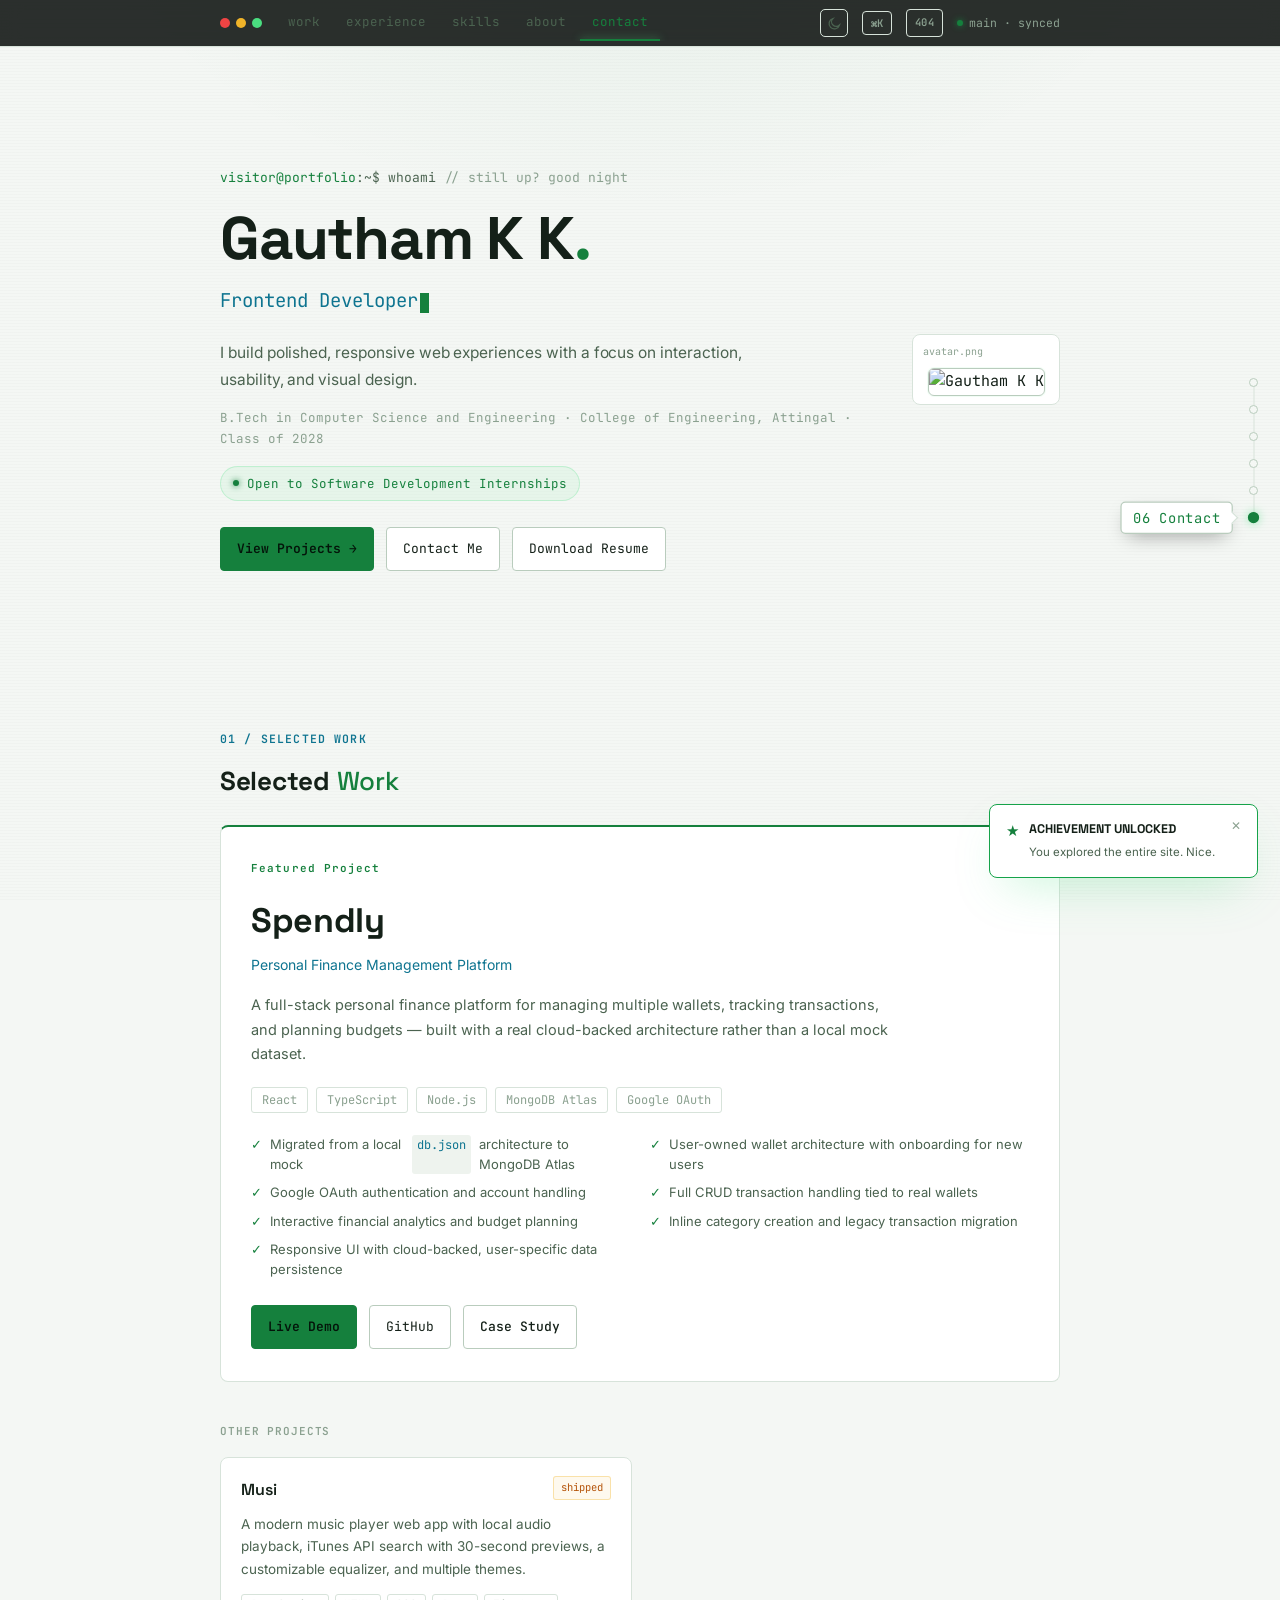
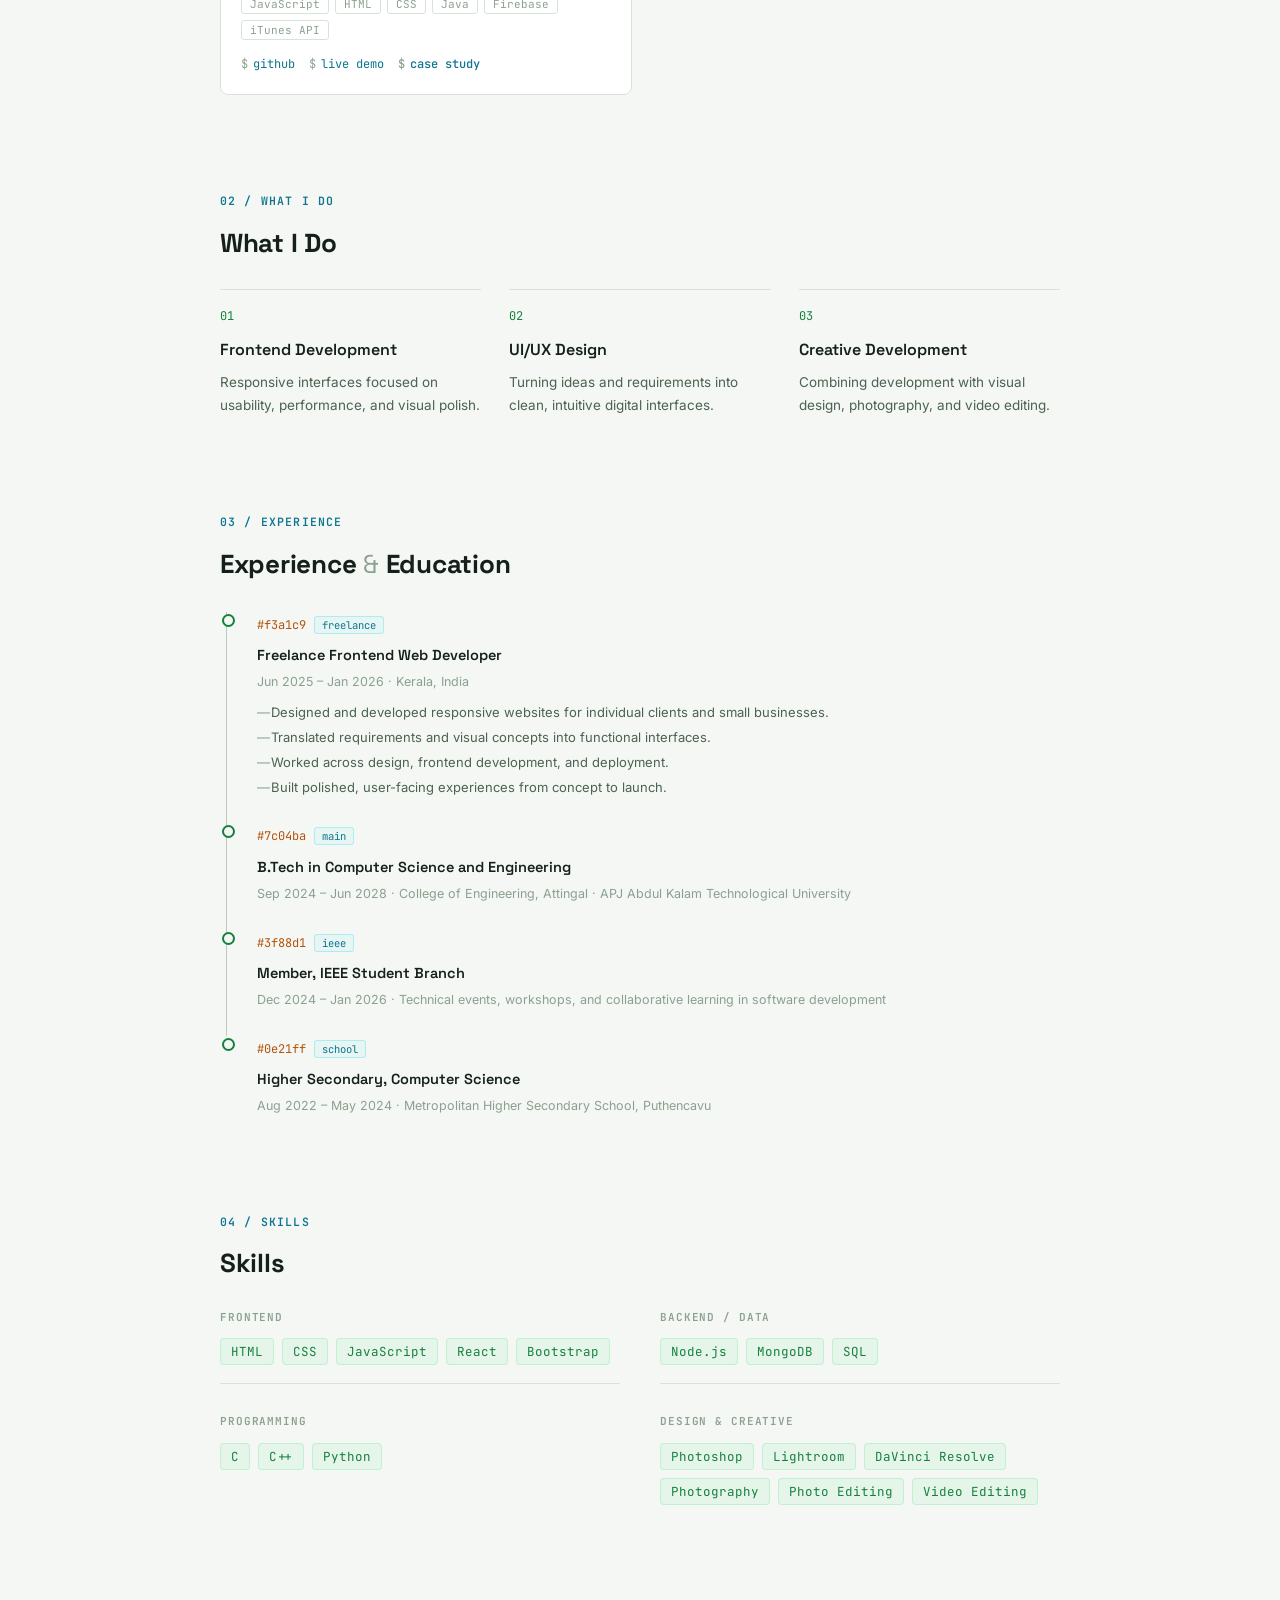
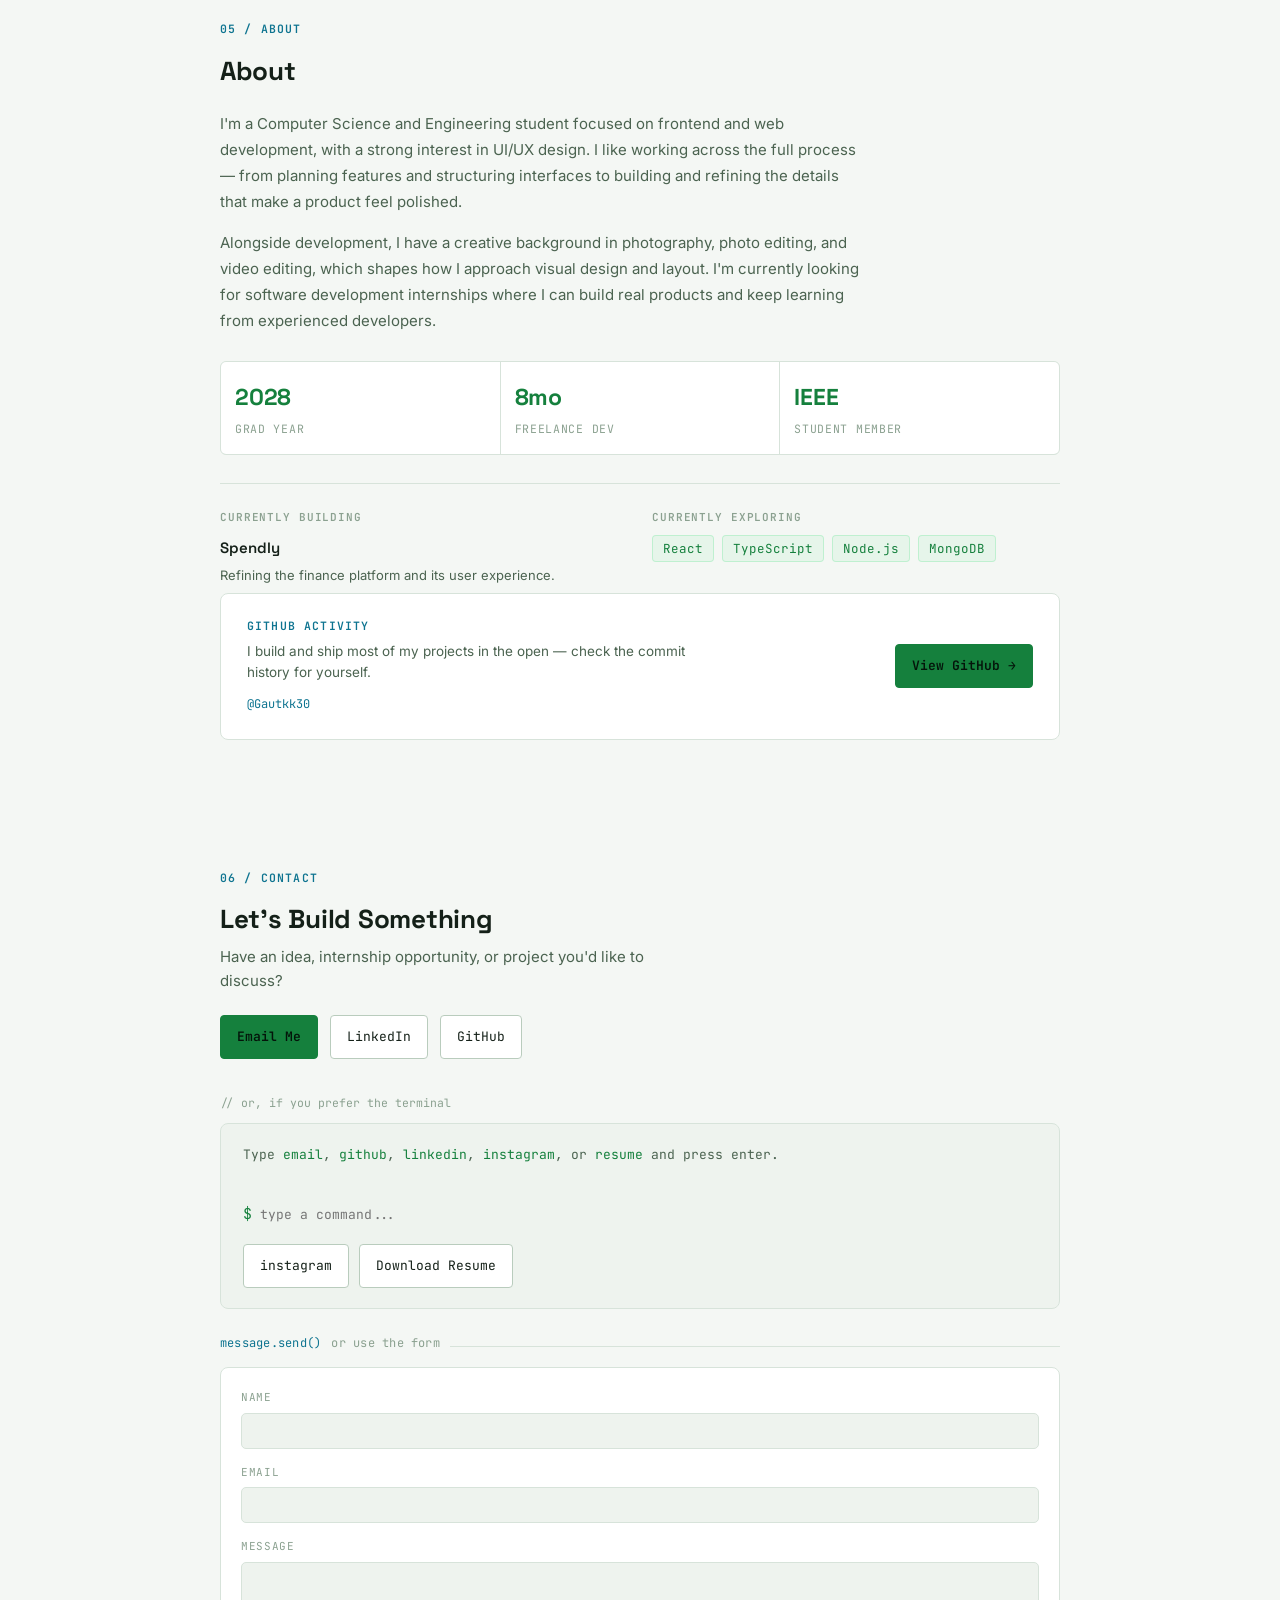
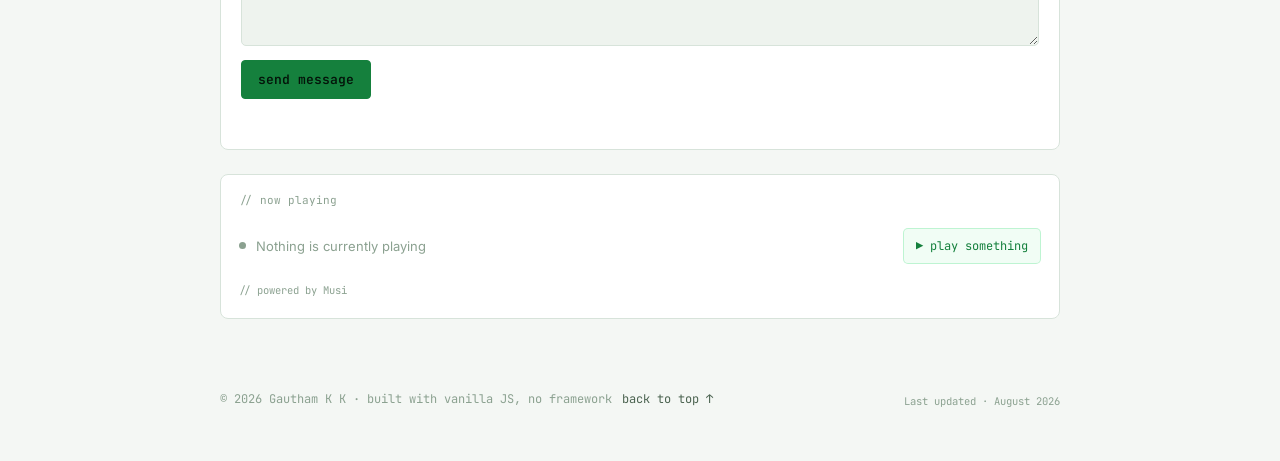
==== commit b5336f1a: "Add downloadable resume PDF and integrations" ====
--- a/index.html
+++ b/index.html
@@ -71,7 +71,7 @@
       <div class="hero-cta hero-anim">
         <a class="btn primary" href="#work">View Projects <span class="arrow">→</span></a>
         <a class="btn" href="#contact">Contact Me</a>
-        <a class="btn" href="#" download>Résumé</a>
+        <a class="btn" href="assets/Gautham_KK_resume.pdf" download="Gautham_KK_resume.pdf">Download Resume</a>
       </div>
     </div>
     <div class="avatar-frame">
@@ -281,7 +281,7 @@
   <div class="contact-secondary-label reveal">// or, if you prefer the terminal</div>
 
   <div class="terminal reveal">
-    <div class="term-out">Type <span class="ok">email</span>, <span class="ok">github</span>, <span class="ok">linkedin</span>, or <span class="ok">instagram</span> and press enter.</div>
+    <div class="term-out">Type <span class="ok">email</span>, <span class="ok">github</span>, <span class="ok">linkedin</span>, <span class="ok">instagram</span>, or <span class="ok">resume</span> and press enter.</div>
     <div class="term-out" id="termOut"></div>
     <div class="term-row">
       <span class="sigil">$</span>
@@ -289,9 +289,8 @@
     </div>
     <div class="contact-links">
       <a class="btn" href="https://www.instagram.com/kk.gautham" target="_blank" rel="noopener">instagram</a>
-      <a class="btn" href="#" download>résumé.pdf</a>
-    </div>
-    <div class="term-hint">// résumé file still needed</div>
+      <a class="btn" href="assets/Gautham_KK_resume.pdf" download="Gautham_KK_resume.pdf">Download Resume</a>
+    </div>
   </div>
 
   <div class="contact-form-wrap reveal">
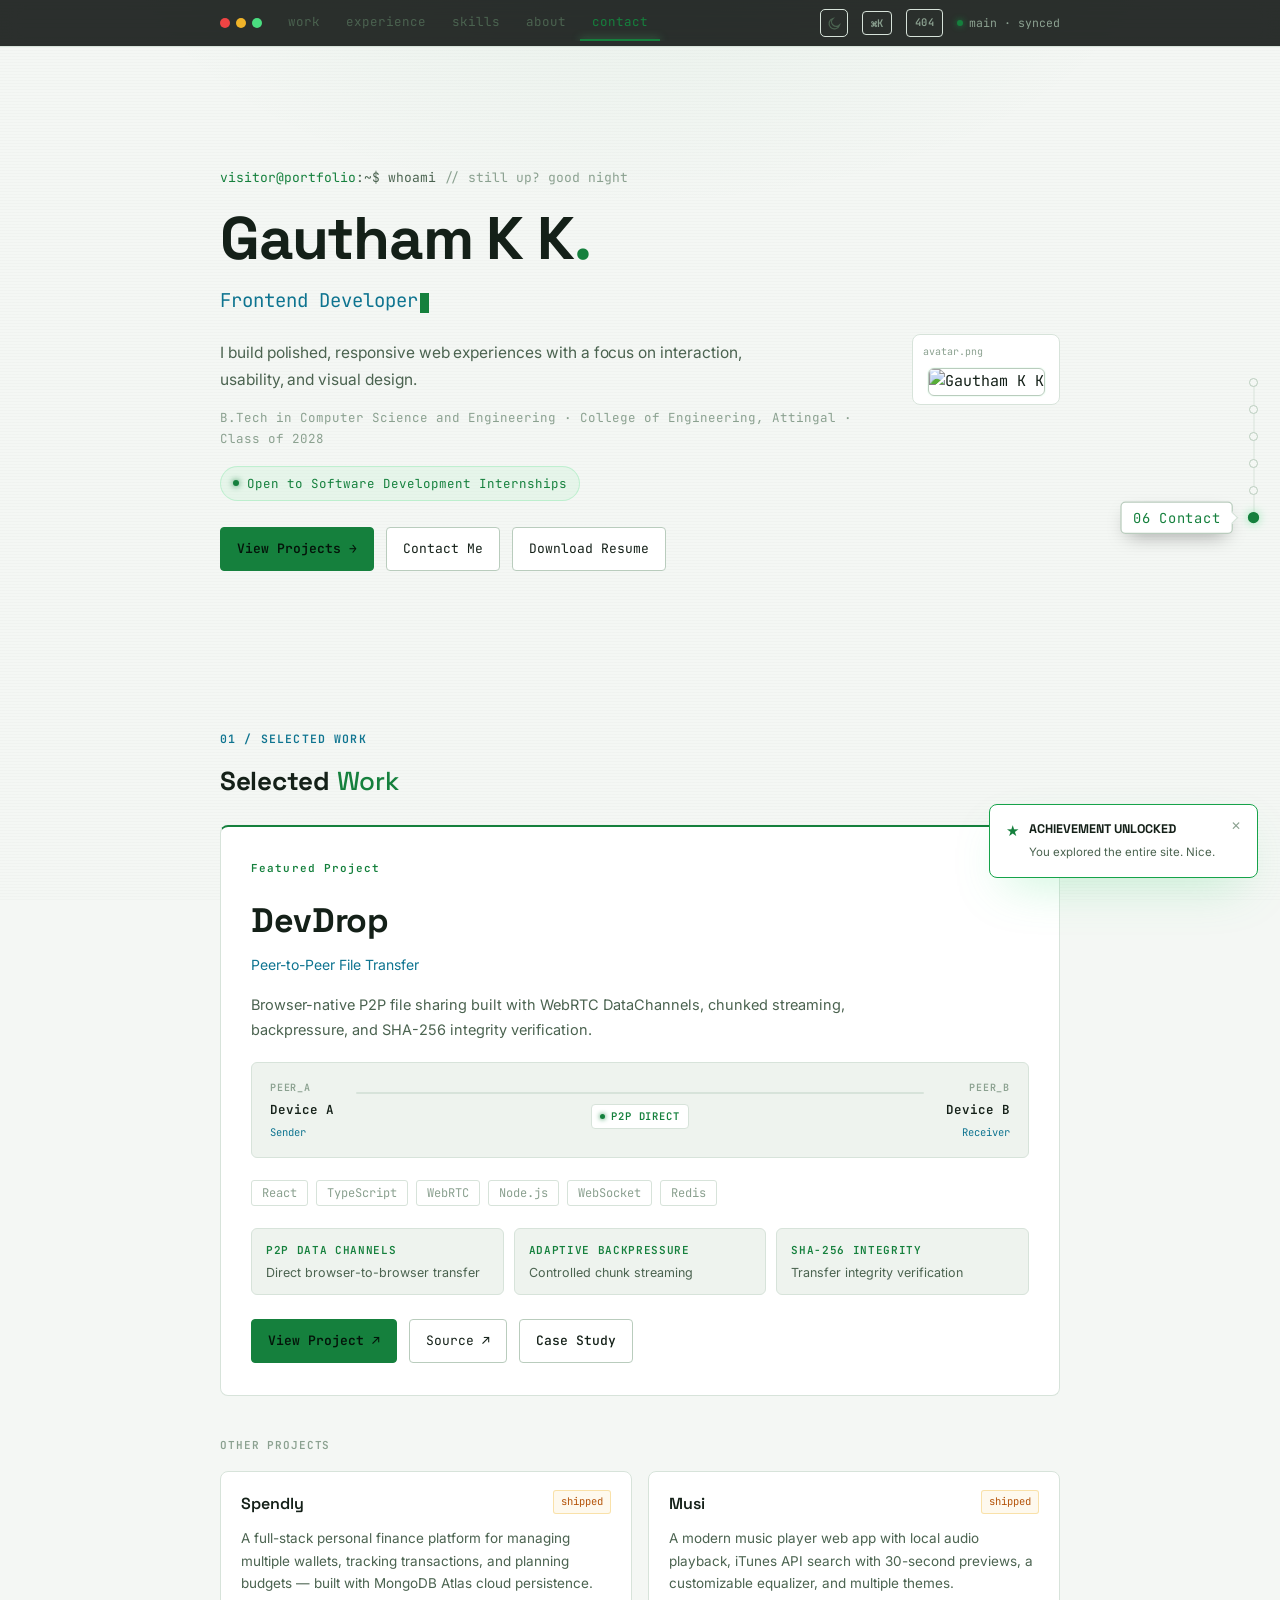
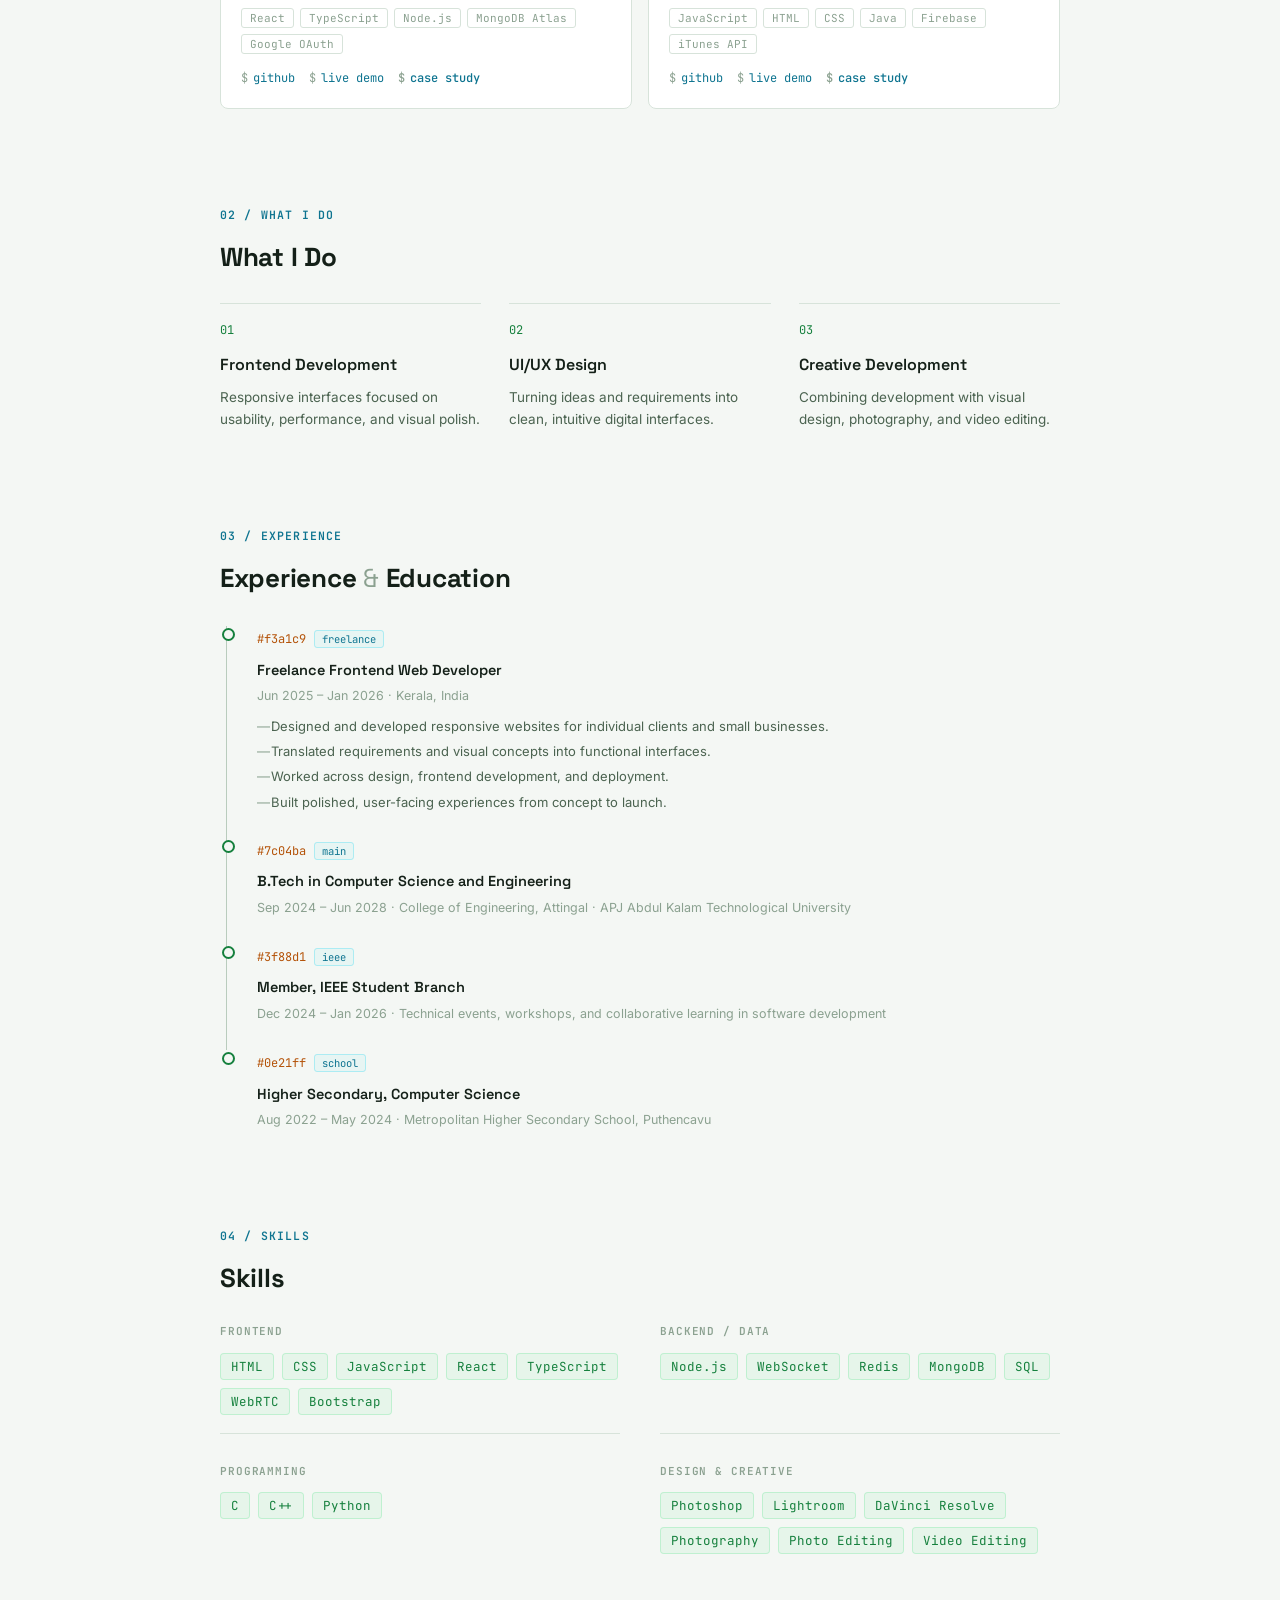
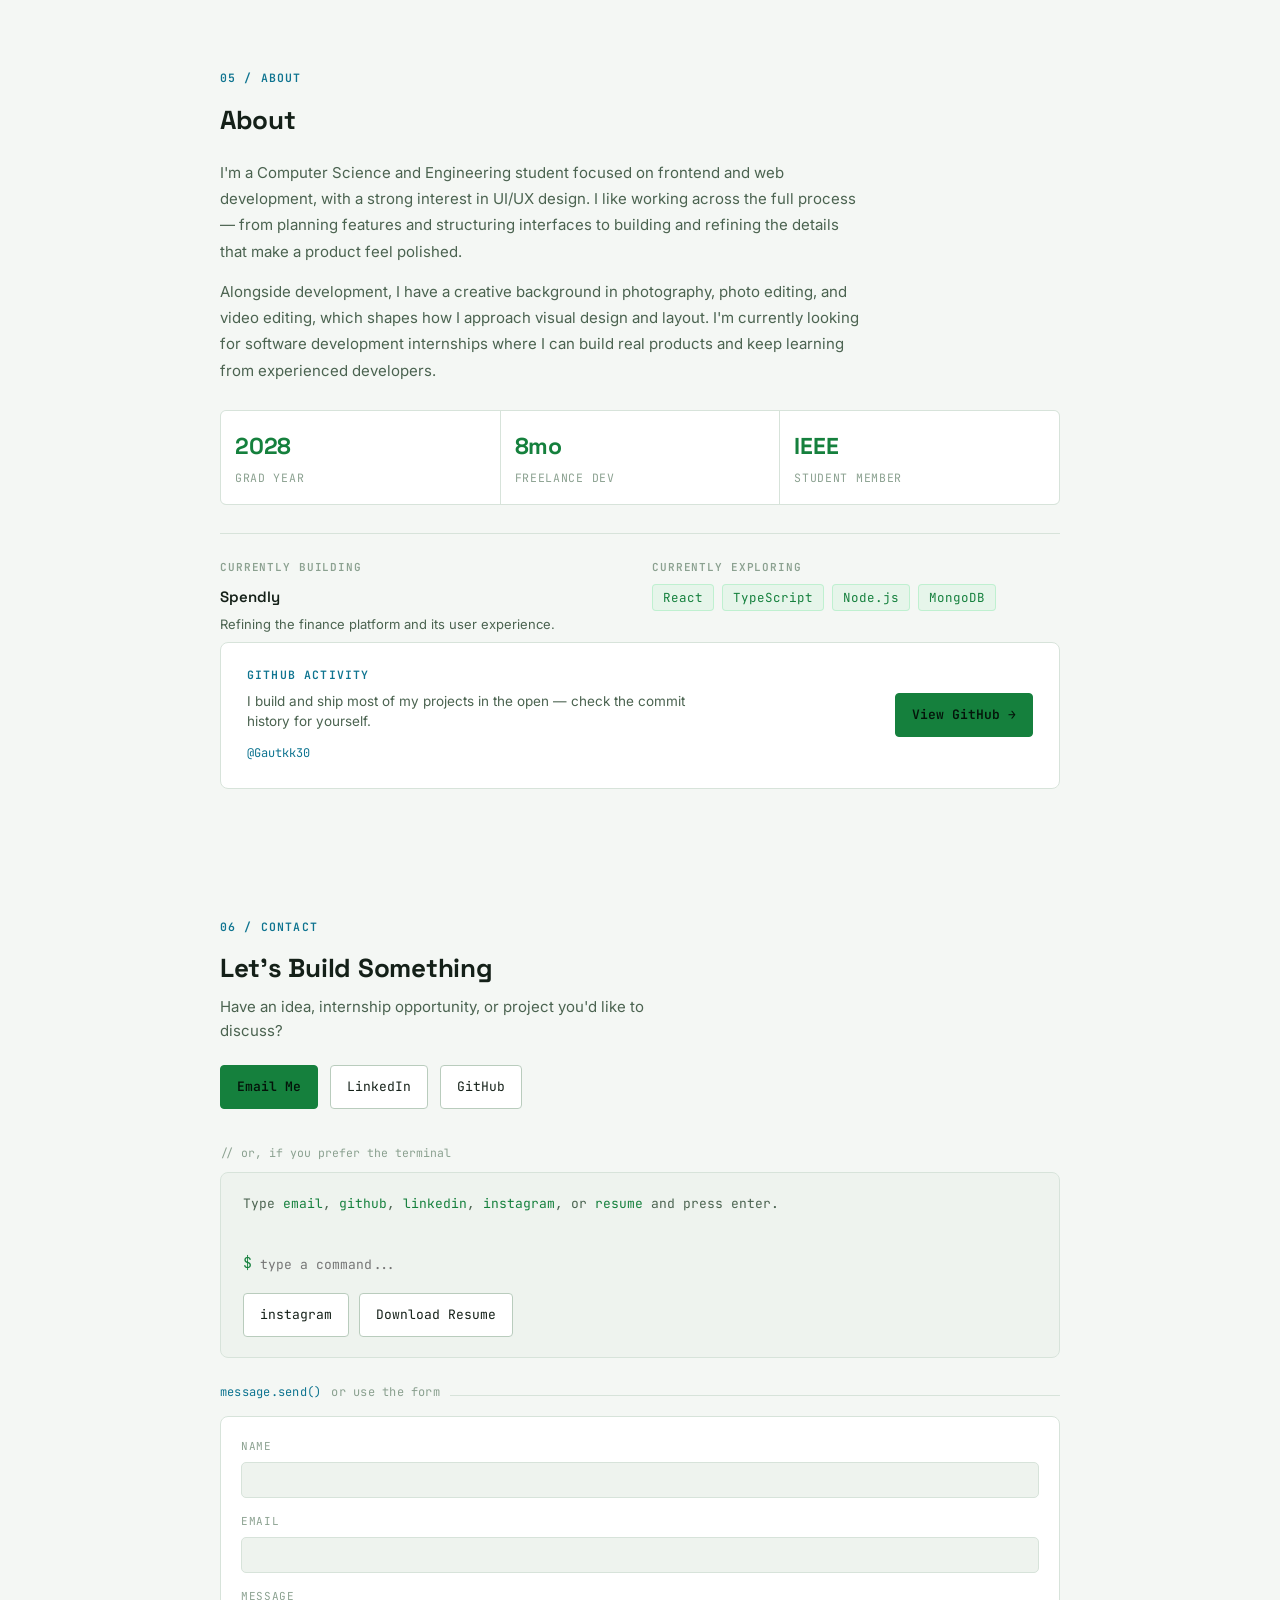
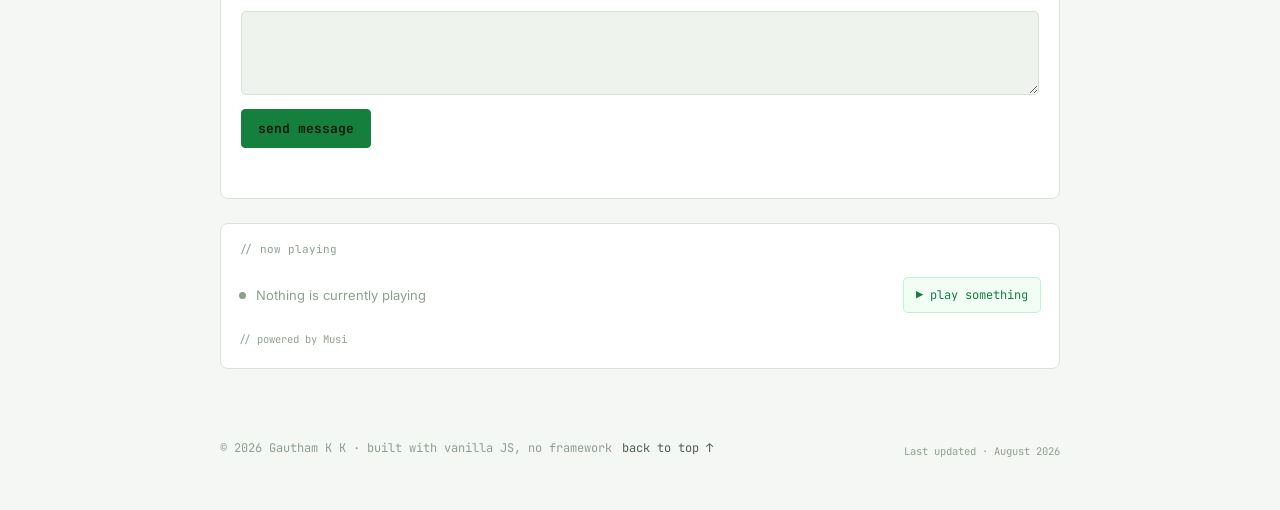
==== commit cf211984: "feat: add DevDrop as featured project" ====
--- a/index.html
+++ b/index.html
@@ -88,34 +88,67 @@
 
   <div class="featured-project reveal">
     <div class="featured-eyebrow">Featured Project</div>
-    <h3 class="featured-title">Spendly</h3>
-    <p class="featured-tagline">Personal Finance Management Platform</p>
-    <p class="featured-desc">A full-stack personal finance platform for managing multiple wallets, tracking transactions, and planning budgets — built with a real cloud-backed architecture rather than a local mock dataset.</p>
+    <h3 class="featured-title">DevDrop</h3>
+    <p class="featured-tagline">Peer-to-Peer File Transfer</p>
+    <p class="featured-desc">Browser-native P2P file sharing built with WebRTC DataChannels, chunked streaming, backpressure, and SHA-256 integrity verification.</p>
+
+    <div class="p2p-diagram" aria-label="Peer-to-peer data flow visualization">
+      <div class="p2p-node">
+        <span class="p2p-node-tag">PEER_A</span>
+        <span class="p2p-node-name">Device A</span>
+        <span class="p2p-node-sub">Sender</span>
+      </div>
+      <div class="p2p-track">
+        <div class="p2p-line-wrap">
+          <div class="p2p-packet"></div>
+          <div class="p2p-packet p2p-packet-2"></div>
+        </div>
+        <div class="p2p-badge"><span class="p2p-pulse"></span> P2P DIRECT</div>
+      </div>
+      <div class="p2p-node" style="text-align:right;">
+        <span class="p2p-node-tag">PEER_B</span>
+        <span class="p2p-node-name">Device B</span>
+        <span class="p2p-node-sub">Receiver</span>
+      </div>
+    </div>
 
     <div class="featured-tags">
-      <button type="button" class="tag" data-tech="React">React</button><button type="button" class="tag" data-tech="TypeScript">TypeScript</button><button type="button" class="tag" data-tech="Node.js">Node.js</button>
-      <button type="button" class="tag" data-tech="MongoDB">MongoDB Atlas</button><button type="button" class="tag" data-tech="Google OAuth">Google OAuth</button>
-    </div>
-
-    <ul class="featured-highlights">
-      <li>Migrated from a local mock <code>db.json</code> architecture to MongoDB Atlas</li>
-      <li>User-owned wallet architecture with onboarding for new users</li>
-      <li>Google OAuth authentication and account handling</li>
-      <li>Full CRUD transaction handling tied to real wallets</li>
-      <li>Interactive financial analytics and budget planning</li>
-      <li>Inline category creation and legacy transaction migration</li>
-      <li>Responsive UI with cloud-backed, user-specific data persistence</li>
-    </ul>
+      <button type="button" class="tag" data-tech="React">React</button><button type="button" class="tag" data-tech="TypeScript">TypeScript</button><button type="button" class="tag" data-tech="WebRTC">WebRTC</button><button type="button" class="tag" data-tech="Node.js">Node.js</button><button type="button" class="tag" data-tech="WebSocket">WebSocket</button><button type="button" class="tag" data-tech="Redis">Redis</button>
+    </div>
+
+    <div class="tech-spec-grid">
+      <div class="tech-spec-item">
+        <div class="tech-spec-title">P2P Data Channels</div>
+        <div class="tech-spec-desc">Direct browser-to-browser transfer</div>
+      </div>
+      <div class="tech-spec-item">
+        <div class="tech-spec-title">Adaptive Backpressure</div>
+        <div class="tech-spec-desc">Controlled chunk streaming</div>
+      </div>
+      <div class="tech-spec-item">
+        <div class="tech-spec-title">SHA-256 Integrity</div>
+        <div class="tech-spec-desc">Transfer integrity verification</div>
+      </div>
+    </div>
 
     <div class="featured-actions">
-      <a class="btn primary" href="https://spendly-107229934573.asia-southeast1.run.app/" target="_blank" rel="noopener">Live Demo</a>
-      <a class="btn" href="https://github.com/Gautkk30/Spendly" target="_blank" rel="noopener">GitHub</a>
-      <a class="btn proj-more" href="#" data-project="spendly">Case Study</a>
+      <a class="btn primary" href="https://github.com/Gautkk30/DevDrop" target="_blank" rel="noopener">View Project <span class="arrow">↗</span></a>
+      <a class="btn" href="https://github.com/Gautkk30/DevDrop" target="_blank" rel="noopener">Source <span class="arrow">↗</span></a>
+      <a class="btn proj-more" href="#" data-project="devdrop">Case Study</a>
     </div>
   </div>
 
   <div class="other-work-label reveal">Other Projects</div>
   <div class="proj-grid other-proj-grid">
+    <div class="proj-card reveal">
+      <div class="proj-top">
+        <span class="proj-name">Spendly</span>
+        <span class="proj-status">shipped</span>
+      </div>
+      <p class="proj-desc">A full-stack personal finance platform for managing multiple wallets, tracking transactions, and planning budgets — built with MongoDB Atlas cloud persistence.</p>
+      <div class="proj-tags"><button type="button" class="tag" data-tech="React">React</button><button type="button" class="tag" data-tech="TypeScript">TypeScript</button><button type="button" class="tag" data-tech="Node.js">Node.js</button><button type="button" class="tag" data-tech="MongoDB">MongoDB Atlas</button><button type="button" class="tag" data-tech="Google OAuth">Google OAuth</button></div>
+      <div class="proj-links"><a href="https://github.com/Gautkk30/Spendly" target="_blank" rel="noopener">github</a><a href="https://spendly-107229934573.asia-southeast1.run.app/" target="_blank" rel="noopener">live demo</a><a href="#" class="proj-more" data-project="spendly">case study</a></div>
+    </div>
     <div class="proj-card reveal">
       <div class="proj-top">
         <span class="proj-name">Musi</span>
@@ -197,13 +230,13 @@
       <div class="skill-group-title">Frontend</div>
       <div class="chips">
         <button type="button" class="chip" data-tech="HTML">HTML</button><button type="button" class="chip" data-tech="CSS">CSS</button><button type="button" class="chip" data-tech="JavaScript">JavaScript</button>
-        <button type="button" class="chip" data-tech="React">React</button><button type="button" class="chip" data-tech="Bootstrap">Bootstrap</button>
+        <button type="button" class="chip" data-tech="React">React</button><button type="button" class="chip" data-tech="TypeScript">TypeScript</button><button type="button" class="chip" data-tech="WebRTC">WebRTC</button><button type="button" class="chip" data-tech="Bootstrap">Bootstrap</button>
       </div>
     </div>
     <div class="skill-group reveal">
       <div class="skill-group-title">Backend / Data</div>
       <div class="chips">
-        <button type="button" class="chip" data-tech="Node.js">Node.js</button><button type="button" class="chip" data-tech="MongoDB">MongoDB</button><button type="button" class="chip" data-tech="SQL">SQL</button>
+        <button type="button" class="chip" data-tech="Node.js">Node.js</button><button type="button" class="chip" data-tech="WebSocket">WebSocket</button><button type="button" class="chip" data-tech="Redis">Redis</button><button type="button" class="chip" data-tech="MongoDB">MongoDB</button><button type="button" class="chip" data-tech="SQL">SQL</button>
       </div>
     </div>
     <div class="skill-group reveal">
--- a/css/style.css
+++ b/css/style.css
@@ -648,6 +648,188 @@
 
   .featured-actions{ display:flex; gap:12px; flex-wrap:wrap; }
 
+  /* ---------- P2P Network Flow Visualization (DevDrop) ---------- */
+  .p2p-diagram{
+    background:var(--bg-panel-2);
+    border:1px solid var(--border);
+    border-radius:6px;
+    padding:16px 18px;
+    margin:18px 0 22px;
+    display:flex;
+    align-items:center;
+    justify-content:space-between;
+    gap:14px;
+    position:relative;
+    overflow:hidden;
+    transition:border-color .3s var(--ease-premium);
+  }
+  .featured-project:hover .p2p-diagram{
+    border-color:var(--border-hi);
+  }
+  .p2p-node{
+    display:flex;
+    flex-direction:column;
+    gap:3px;
+    flex:0 0 auto;
+  }
+  .p2p-node-tag{
+    font-family:var(--mono);
+    font-size:10px;
+    font-weight:600;
+    letter-spacing:.08em;
+    color:var(--text-faint);
+    text-transform:uppercase;
+  }
+  .p2p-node-name{
+    font-family:var(--mono);
+    font-size:12.5px;
+    font-weight:600;
+    color:var(--text);
+    display:flex;
+    align-items:center;
+    gap:6px;
+  }
+  .p2p-node-sub{
+    font-family:var(--mono);
+    font-size:10.5px;
+    color:var(--cyan);
+  }
+  .p2p-track{
+    flex:1 1 auto;
+    position:relative;
+    display:flex;
+    flex-direction:column;
+    align-items:center;
+    justify-content:center;
+    padding:0 8px;
+    min-width:120px;
+  }
+  .p2p-line-wrap{
+    position:relative;
+    width:100%;
+    height:2px;
+    background:var(--border);
+    border-radius:1px;
+    overflow:visible;
+  }
+  .p2p-packet{
+    position:absolute;
+    top:50%;
+    width:24px;
+    height:4px;
+    border-radius:2px;
+    background:linear-gradient(90deg, transparent, var(--green));
+    box-shadow:0 0 8px var(--green);
+    transform:translate(-50%, -50%);
+    opacity:0;
+    animation:p2pFlow 3.4s cubic-bezier(0.4, 0, 0.2, 1) infinite;
+  }
+  .p2p-packet.p2p-packet-2{
+    animation-delay:1.7s;
+  }
+  @keyframes p2pFlow{
+    0%{ left:0%; opacity:0; }
+    15%{ opacity:1; }
+    85%{ opacity:1; }
+    100%{ left:100%; opacity:0; }
+  }
+  .featured-project:hover .p2p-packet{
+    box-shadow:0 0 12px var(--green);
+  }
+  .p2p-badge{
+    font-family:var(--mono);
+    font-size:10.5px;
+    font-weight:600;
+    letter-spacing:.08em;
+    color:var(--green);
+    background:var(--bg-panel);
+    border:1px solid var(--border);
+    padding:3px 8px;
+    border-radius:4px;
+    margin-top:10px;
+    display:inline-flex;
+    align-items:center;
+    gap:6px;
+    white-space:nowrap;
+    transition:border-color .3s var(--ease-premium), color .3s var(--ease-premium);
+  }
+  .featured-project:hover .p2p-badge{
+    border-color:var(--green-dim);
+  }
+  .p2p-badge .p2p-pulse{
+    width:5px;
+    height:5px;
+    border-radius:50%;
+    background:var(--green);
+    box-shadow:0 0 5px var(--green);
+    animation:pulse 2s ease-in-out infinite;
+  }
+
+  /* Technical Specs / Highlights Grid */
+  .tech-spec-grid{
+    display:grid;
+    grid-template-columns:repeat(3, 1fr);
+    gap:10px;
+    margin-bottom:24px;
+  }
+  .tech-spec-item{
+    background:var(--bg-panel-2);
+    border:1px solid var(--border);
+    border-radius:6px;
+    padding:12px 14px;
+    transition:border-color .3s var(--ease-premium), transform .3s var(--ease-premium);
+  }
+  .featured-project:hover .tech-spec-item{
+    border-color:var(--border-hi);
+  }
+  .tech-spec-title{
+    font-family:var(--mono);
+    font-size:11px;
+    font-weight:600;
+    letter-spacing:.06em;
+    color:var(--green);
+    margin-bottom:4px;
+    text-transform:uppercase;
+  }
+  .tech-spec-desc{
+    font-family:var(--font-body);
+    font-size:12.5px;
+    color:var(--text-dim);
+    line-height:1.45;
+  }
+
+  @media (max-width: 640px){
+    .tech-spec-grid{
+      grid-template-columns:1fr;
+      gap:8px;
+    }
+    .p2p-diagram{
+      padding:12px 14px;
+      gap:8px;
+    }
+    .p2p-node-name{
+      font-size:11.5px;
+    }
+    .p2p-track{
+      min-width:70px;
+    }
+    .p2p-badge{
+      font-size:9.5px;
+      padding:2px 6px;
+    }
+  }
+
+  @media (prefers-reduced-motion: reduce){
+    .p2p-packet{
+      animation:none !important;
+      left:50% !important;
+      opacity:0.7 !important;
+    }
+    .p2p-badge .p2p-pulse{
+      animation:none !important;
+    }
+  }
+
   .other-work-label{
     font-family:var(--mono);
     font-size:11px;
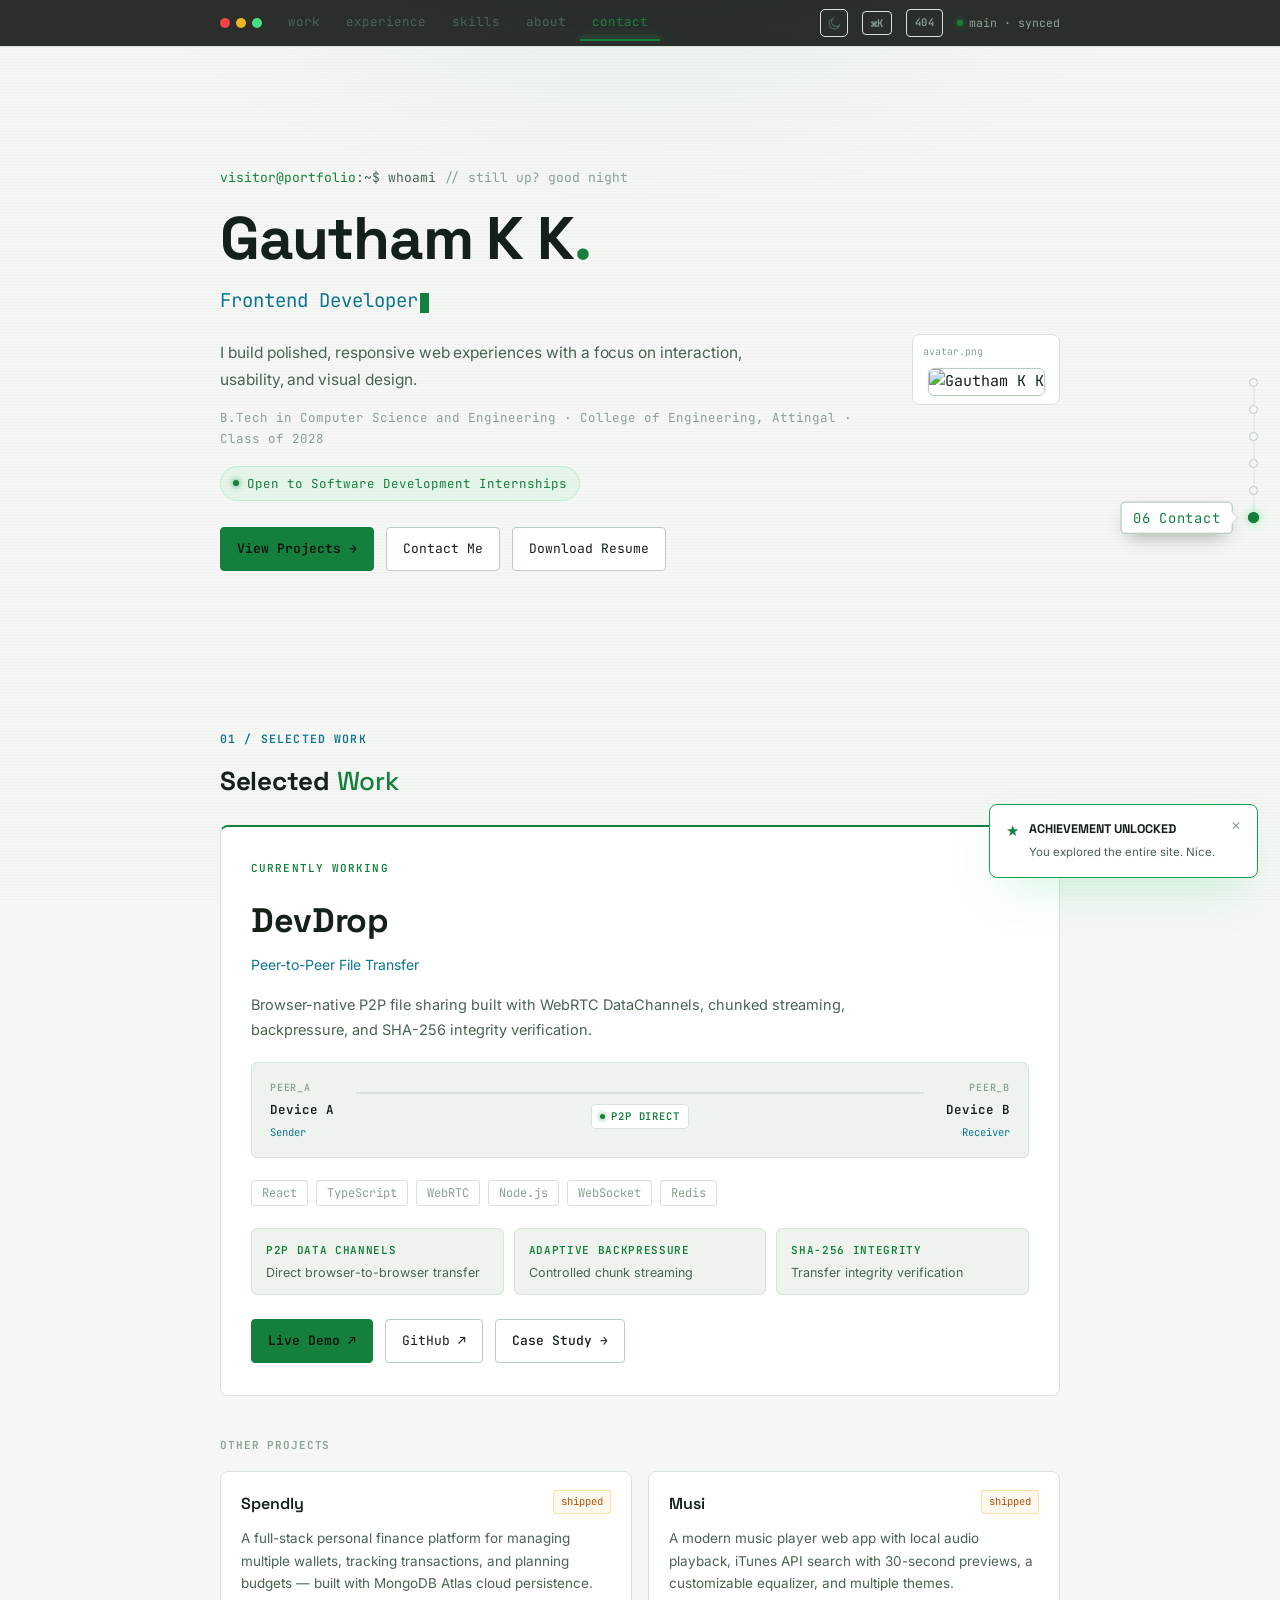
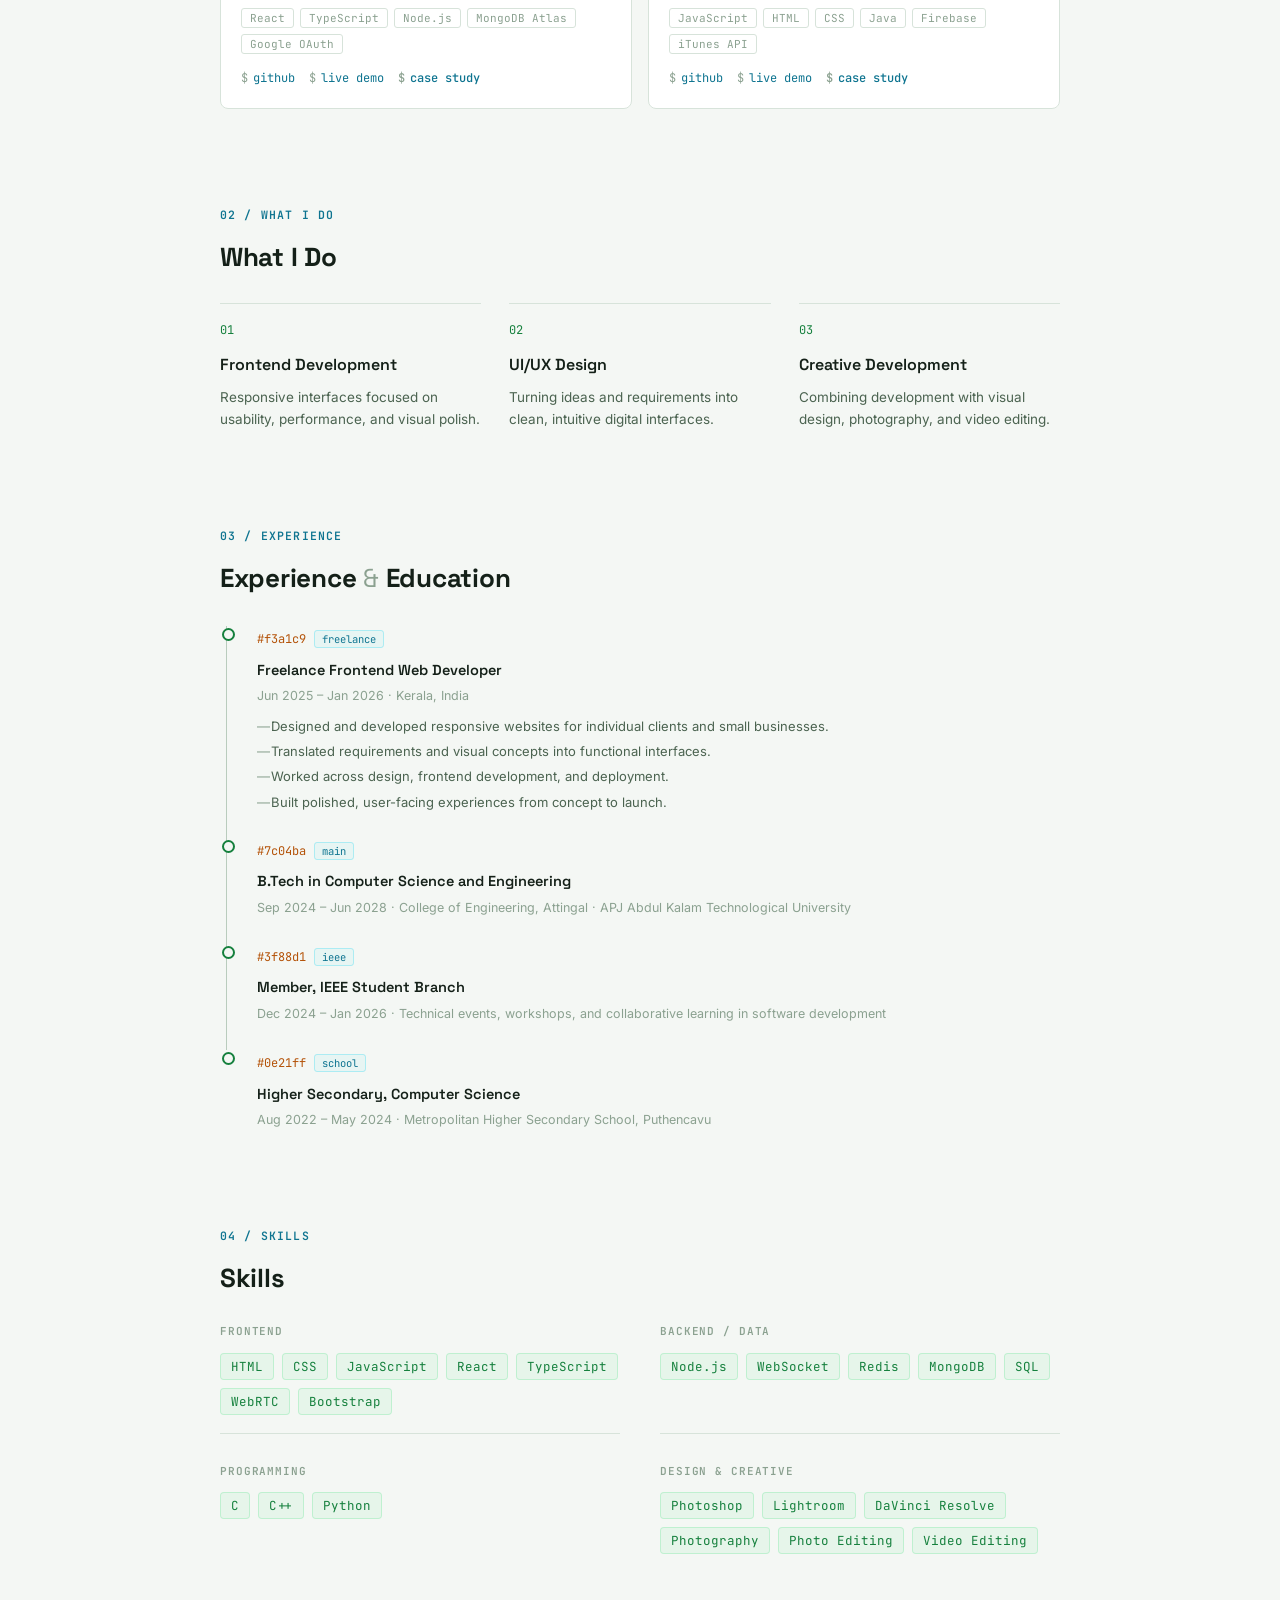
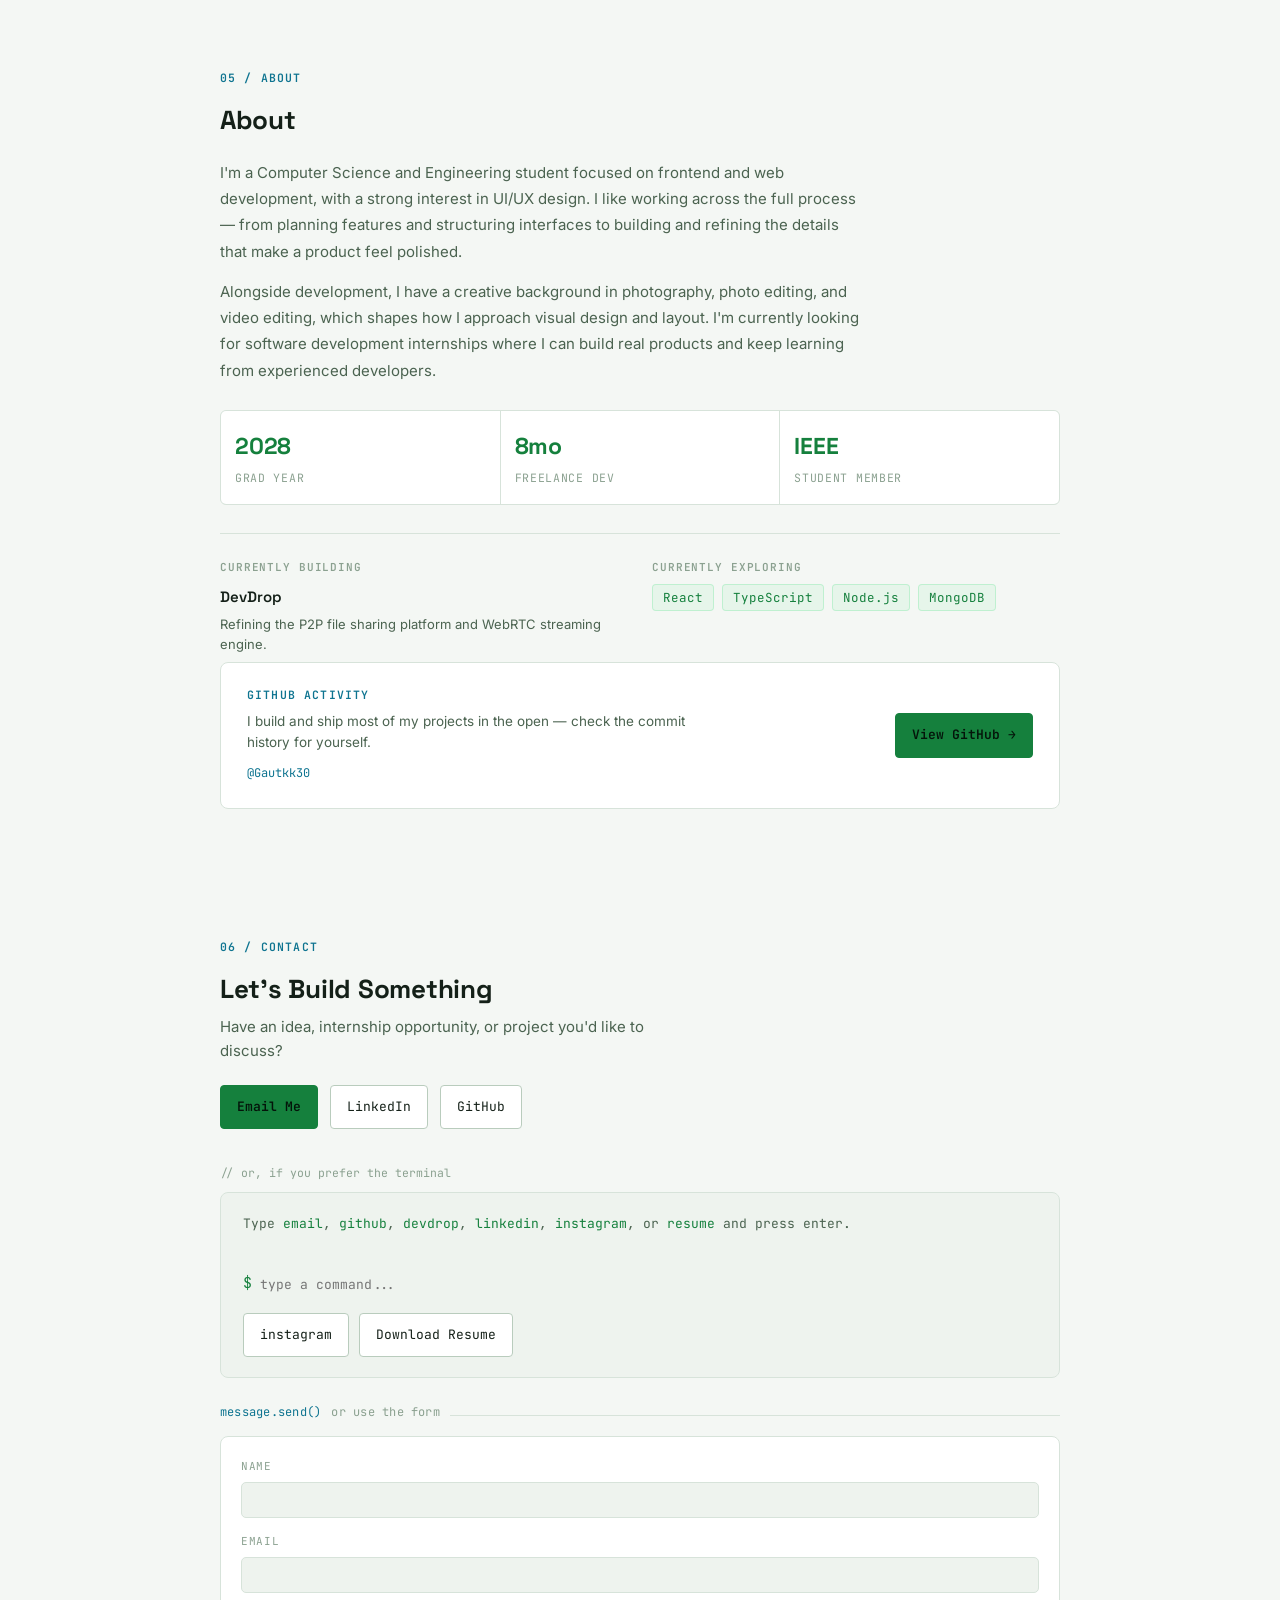
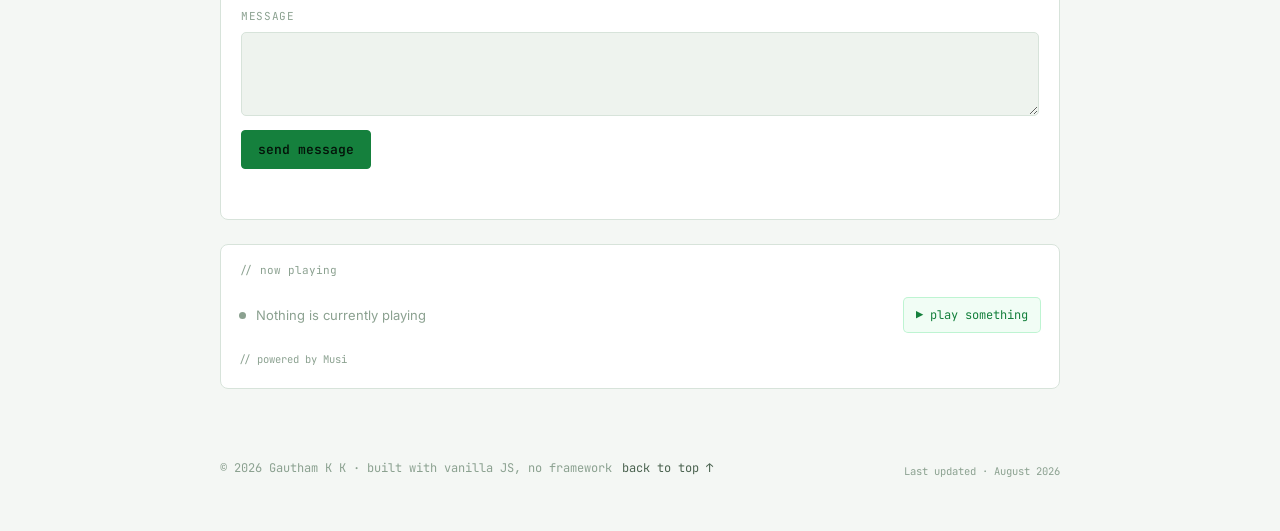
==== commit 401747e9: "feat: update DevDrop as currently working project with live demo URL" ====
--- a/index.html
+++ b/index.html
@@ -87,7 +87,7 @@
   <h2 class="section-title reveal">Selected <span class="kw">Work</span></h2>
 
   <div class="featured-project reveal">
-    <div class="featured-eyebrow">Featured Project</div>
+    <div class="featured-eyebrow">CURRENTLY WORKING</div>
     <h3 class="featured-title">DevDrop</h3>
     <p class="featured-tagline">Peer-to-Peer File Transfer</p>
     <p class="featured-desc">Browser-native P2P file sharing built with WebRTC DataChannels, chunked streaming, backpressure, and SHA-256 integrity verification.</p>
@@ -132,9 +132,9 @@
     </div>
 
     <div class="featured-actions">
-      <a class="btn primary" href="https://github.com/Gautkk30/DevDrop" target="_blank" rel="noopener">View Project <span class="arrow">↗</span></a>
-      <a class="btn" href="https://github.com/Gautkk30/DevDrop" target="_blank" rel="noopener">Source <span class="arrow">↗</span></a>
-      <a class="btn proj-more" href="#" data-project="devdrop">Case Study</a>
+      <a class="btn primary" href="https://devdrop-a4c.pages.dev/" target="_blank" rel="noopener">Live Demo <span class="arrow">↗</span></a>
+      <a class="btn" href="https://github.com/Gautkk30/DevDrop" target="_blank" rel="noopener">GitHub <span class="arrow">↗</span></a>
+      <a class="btn proj-more" href="#" data-project="devdrop">Case Study <span class="arrow">→</span></a>
     </div>
   </div>
 
@@ -274,8 +274,8 @@
   <div class="now-building reveal">
     <div class="nb-block">
       <div class="nb-label">Currently Building</div>
-      <div class="nb-title">Spendly</div>
-      <p class="nb-desc">Refining the finance platform and its user experience.</p>
+      <div class="nb-title">DevDrop</div>
+      <p class="nb-desc">Refining the P2P file sharing platform and WebRTC streaming engine.</p>
     </div>
     <div class="nb-block">
       <div class="nb-label">Currently Exploring</div>
@@ -314,7 +314,7 @@
   <div class="contact-secondary-label reveal">// or, if you prefer the terminal</div>
 
   <div class="terminal reveal">
-    <div class="term-out">Type <span class="ok">email</span>, <span class="ok">github</span>, <span class="ok">linkedin</span>, <span class="ok">instagram</span>, or <span class="ok">resume</span> and press enter.</div>
+    <div class="term-out">Type <span class="ok">email</span>, <span class="ok">github</span>, <span class="ok">devdrop</span>, <span class="ok">linkedin</span>, <span class="ok">instagram</span>, or <span class="ok">resume</span> and press enter.</div>
     <div class="term-out" id="termOut"></div>
     <div class="term-row">
       <span class="sigil">$</span>
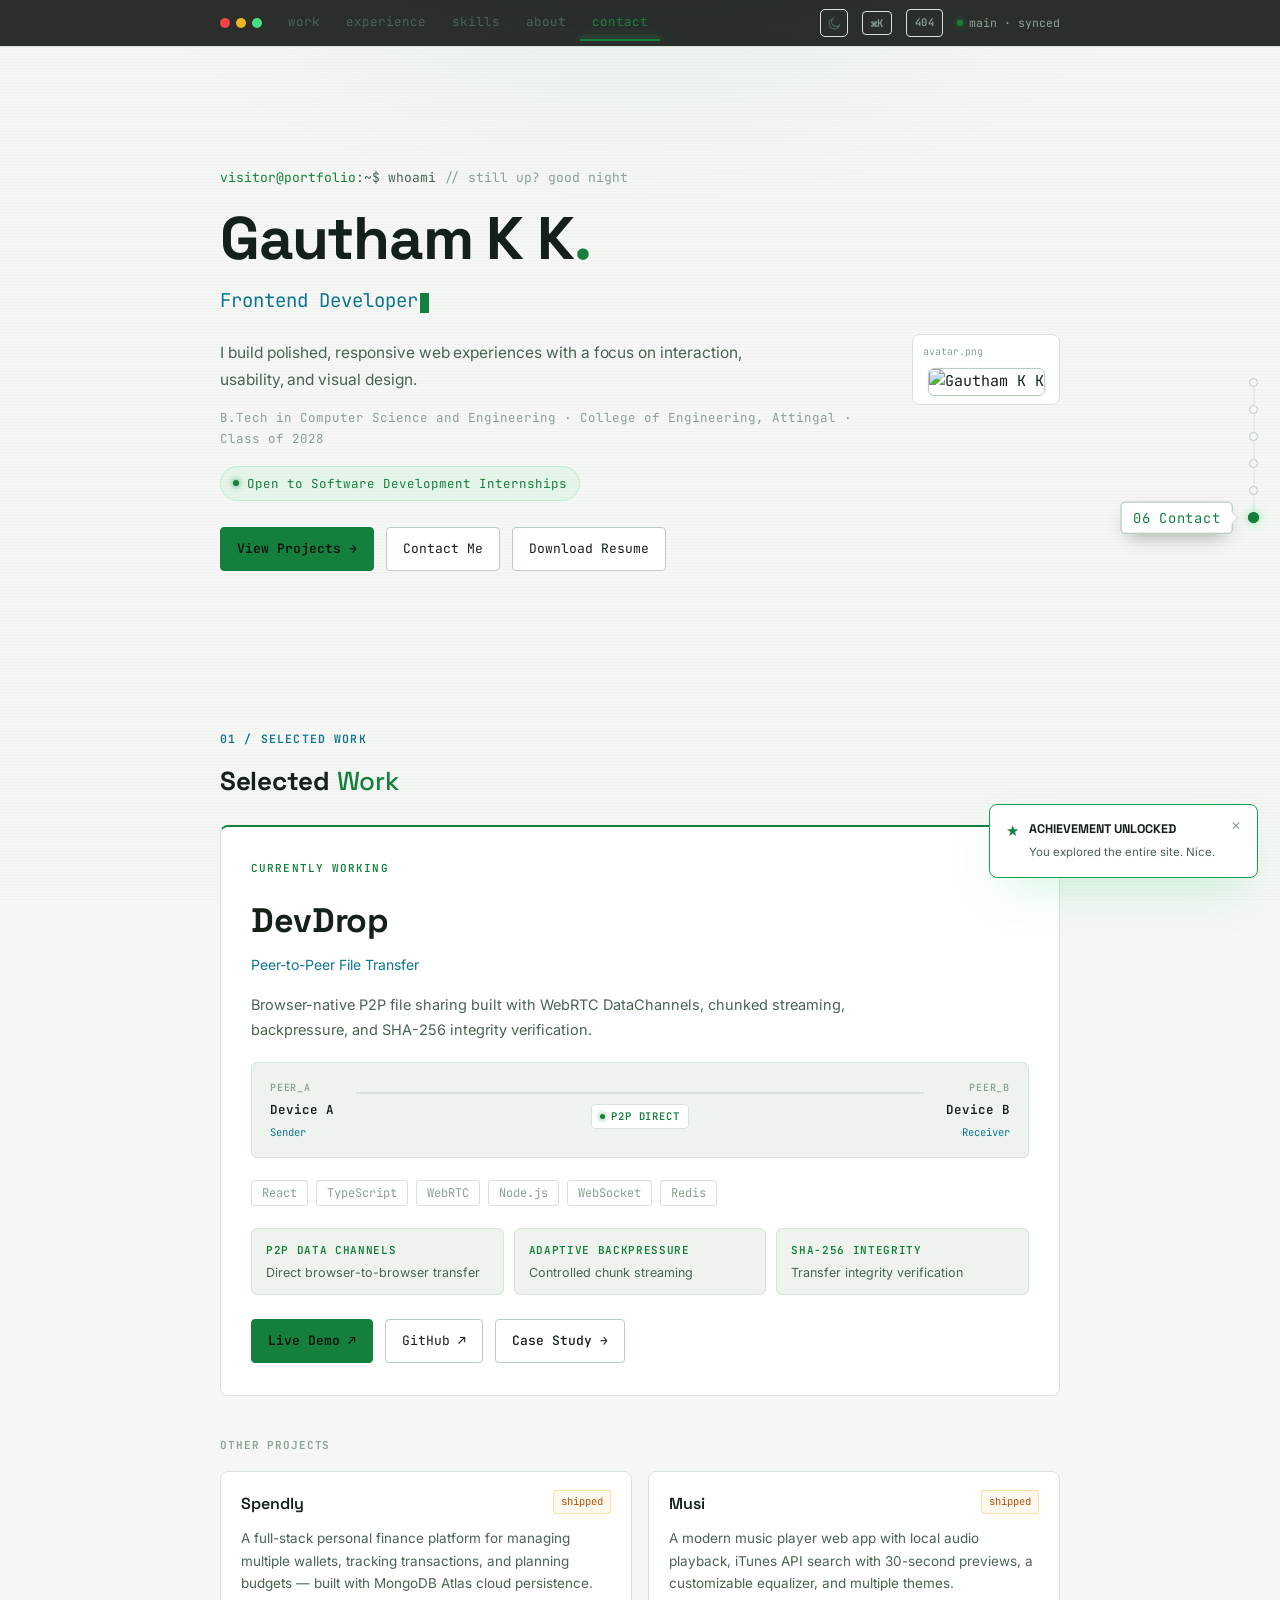
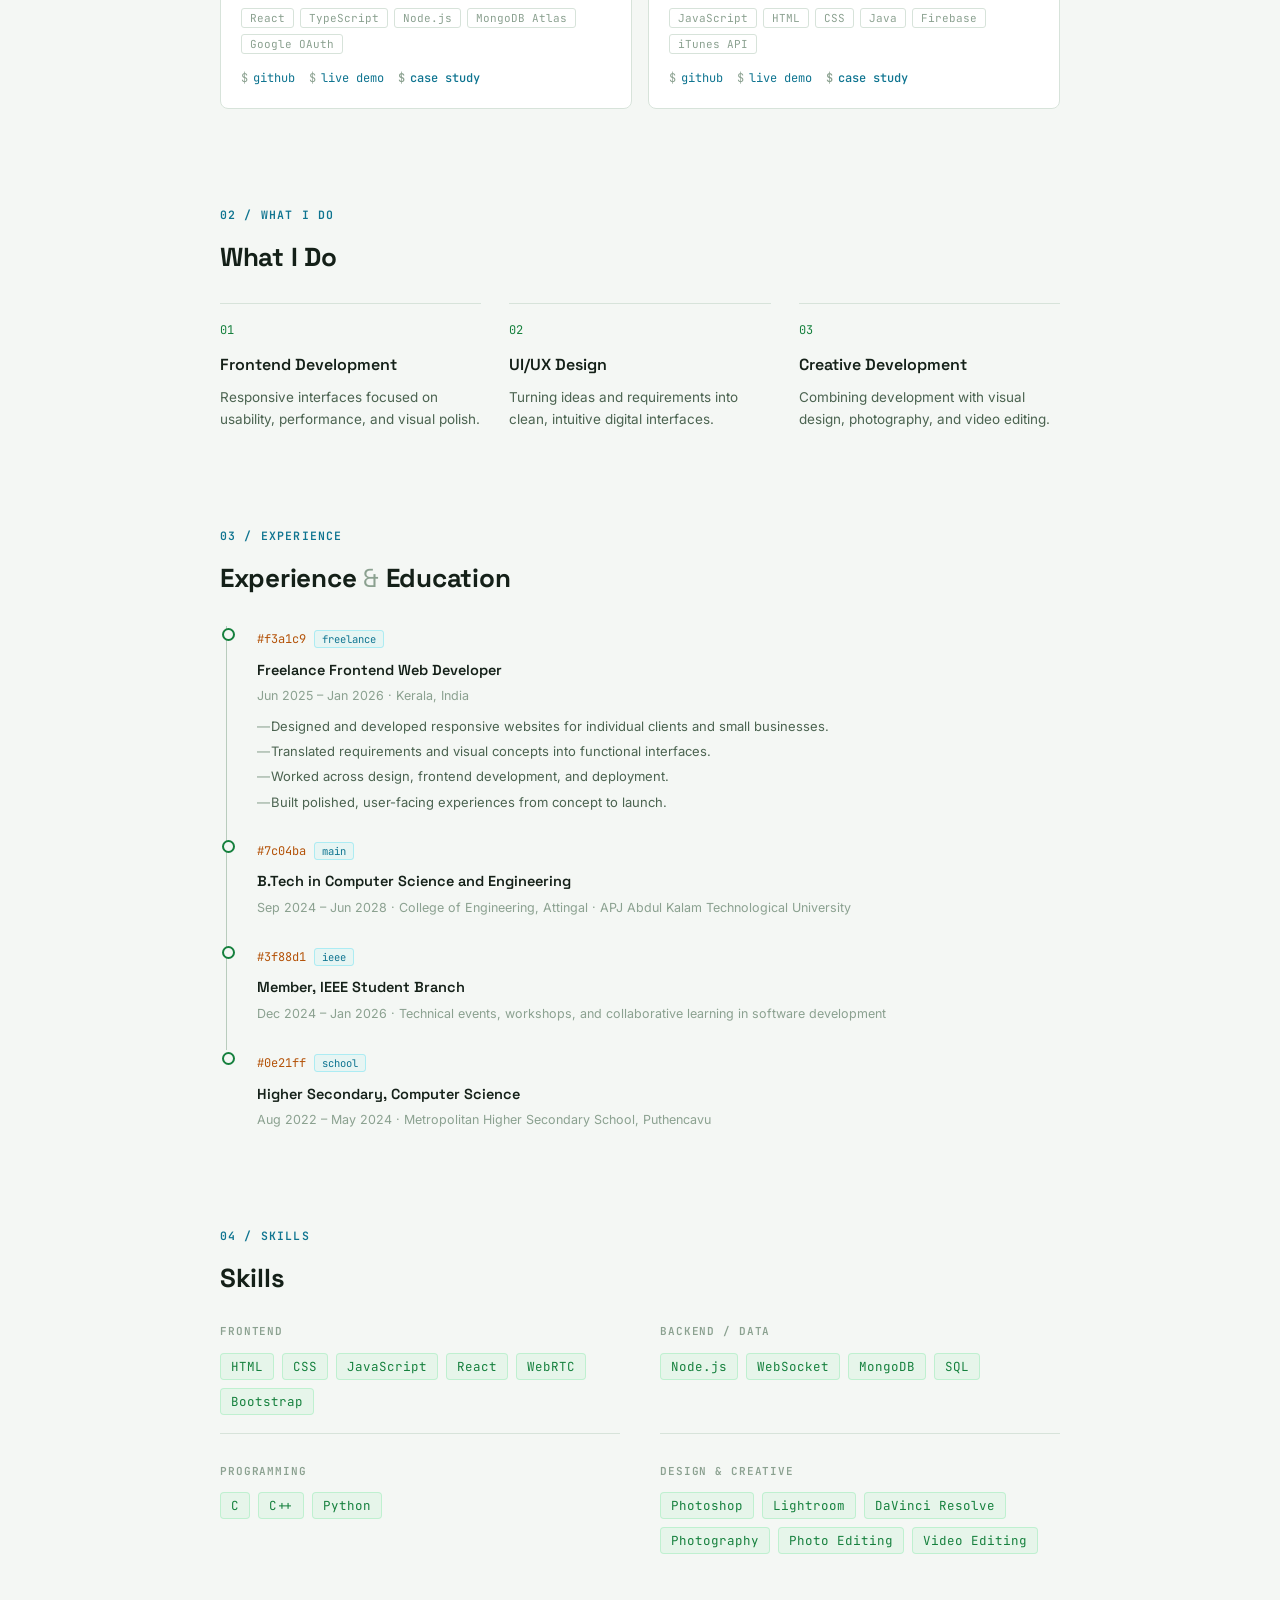
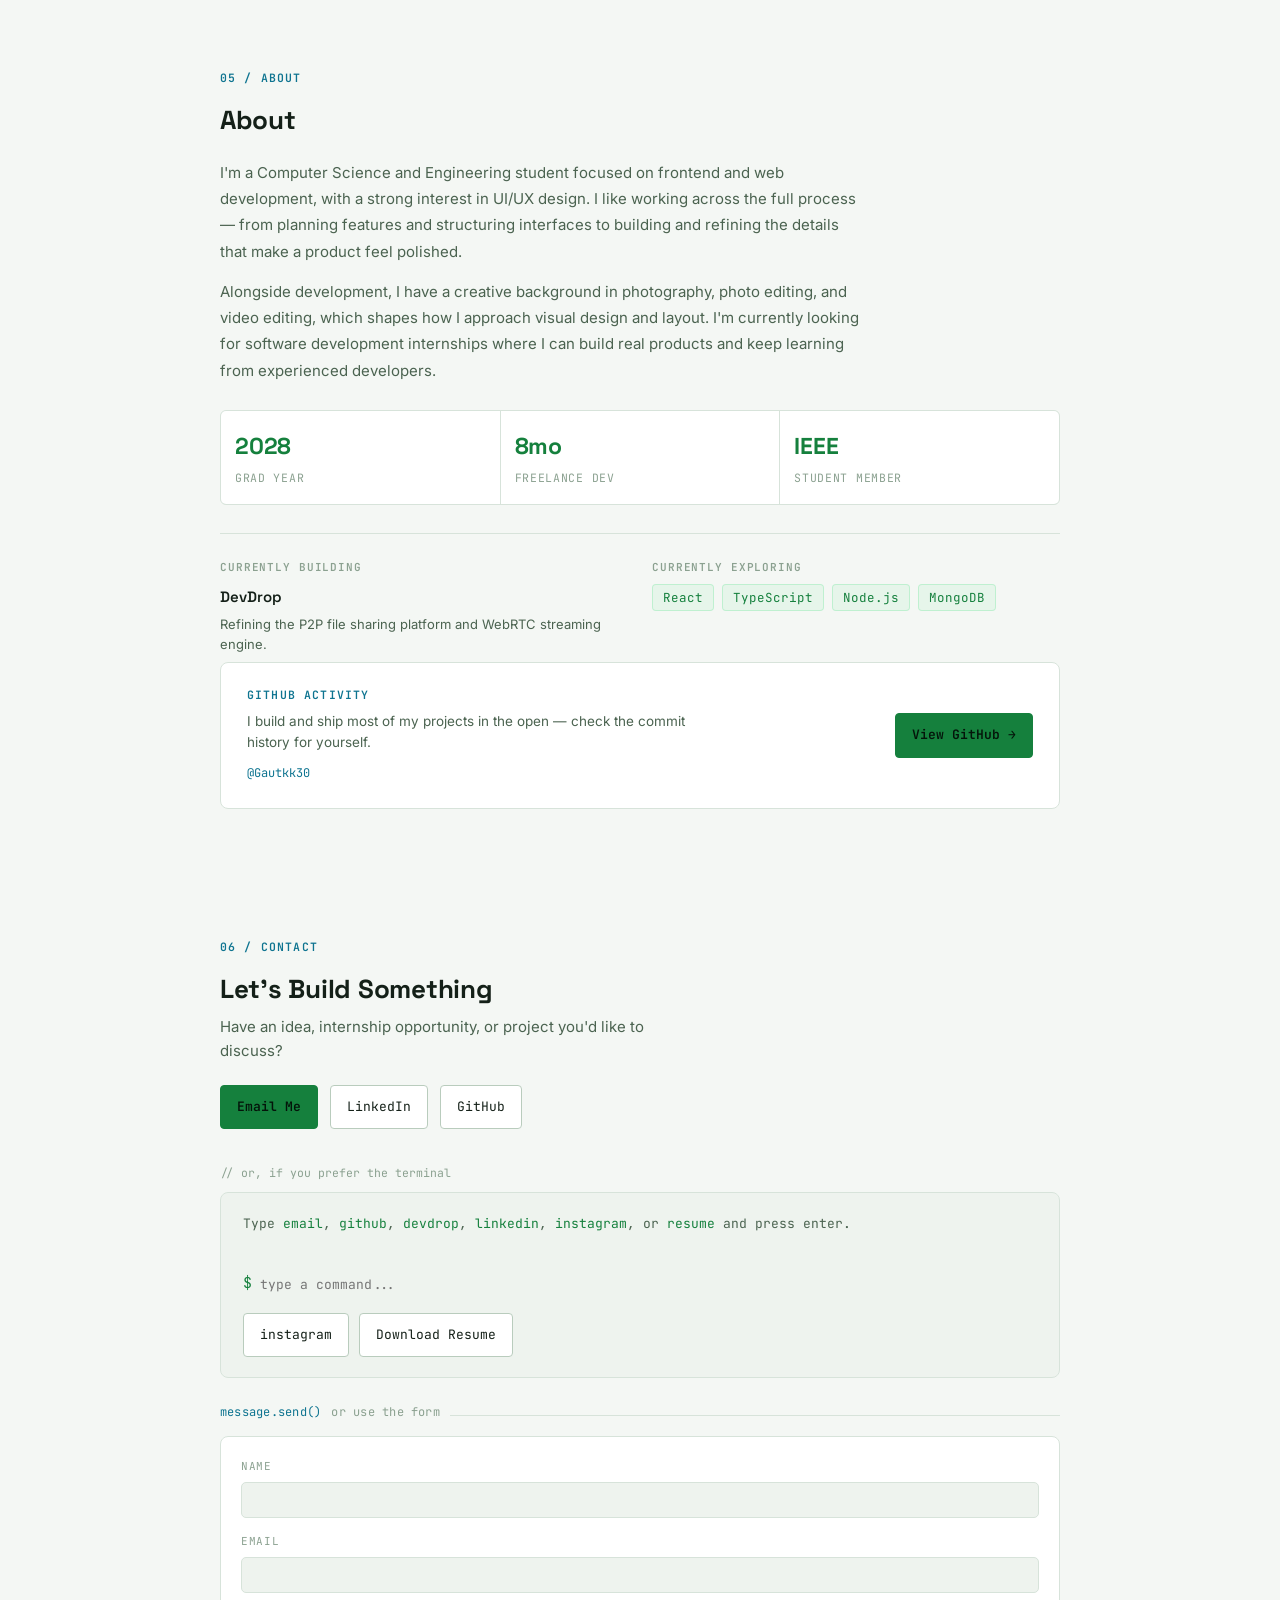
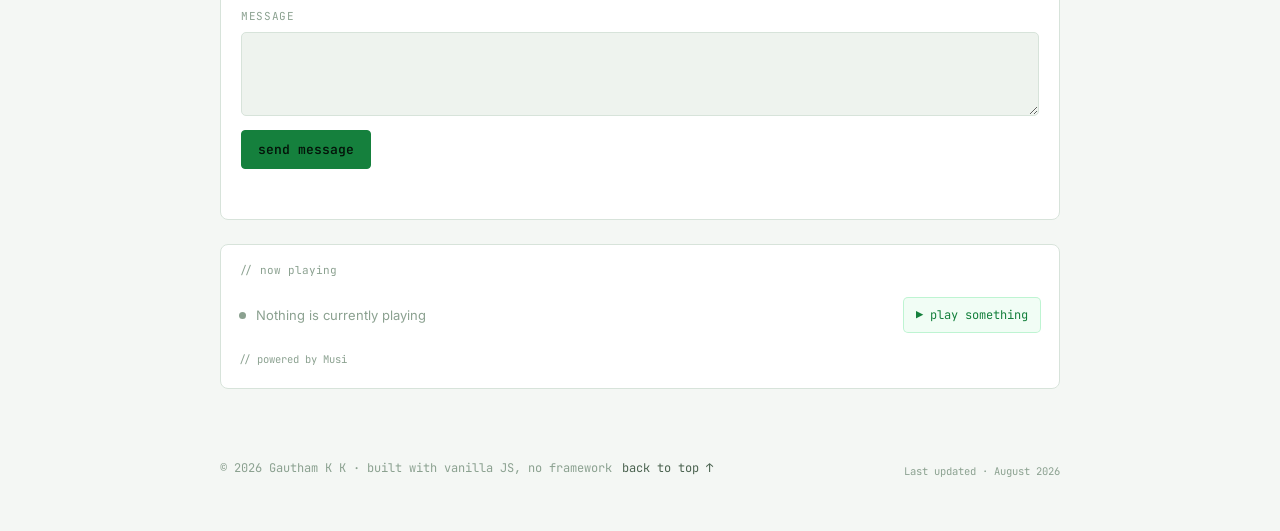
==== commit 74b62315: "Update general Skills section: remove TypeScript and Redis" ====
--- a/index.html
+++ b/index.html
@@ -230,13 +230,13 @@
       <div class="skill-group-title">Frontend</div>
       <div class="chips">
         <button type="button" class="chip" data-tech="HTML">HTML</button><button type="button" class="chip" data-tech="CSS">CSS</button><button type="button" class="chip" data-tech="JavaScript">JavaScript</button>
-        <button type="button" class="chip" data-tech="React">React</button><button type="button" class="chip" data-tech="TypeScript">TypeScript</button><button type="button" class="chip" data-tech="WebRTC">WebRTC</button><button type="button" class="chip" data-tech="Bootstrap">Bootstrap</button>
+        <button type="button" class="chip" data-tech="React">React</button><button type="button" class="chip" data-tech="WebRTC">WebRTC</button><button type="button" class="chip" data-tech="Bootstrap">Bootstrap</button>
       </div>
     </div>
     <div class="skill-group reveal">
       <div class="skill-group-title">Backend / Data</div>
       <div class="chips">
-        <button type="button" class="chip" data-tech="Node.js">Node.js</button><button type="button" class="chip" data-tech="WebSocket">WebSocket</button><button type="button" class="chip" data-tech="Redis">Redis</button><button type="button" class="chip" data-tech="MongoDB">MongoDB</button><button type="button" class="chip" data-tech="SQL">SQL</button>
+        <button type="button" class="chip" data-tech="Node.js">Node.js</button><button type="button" class="chip" data-tech="WebSocket">WebSocket</button><button type="button" class="chip" data-tech="MongoDB">MongoDB</button><button type="button" class="chip" data-tech="SQL">SQL</button>
       </div>
     </div>
     <div class="skill-group reveal">
